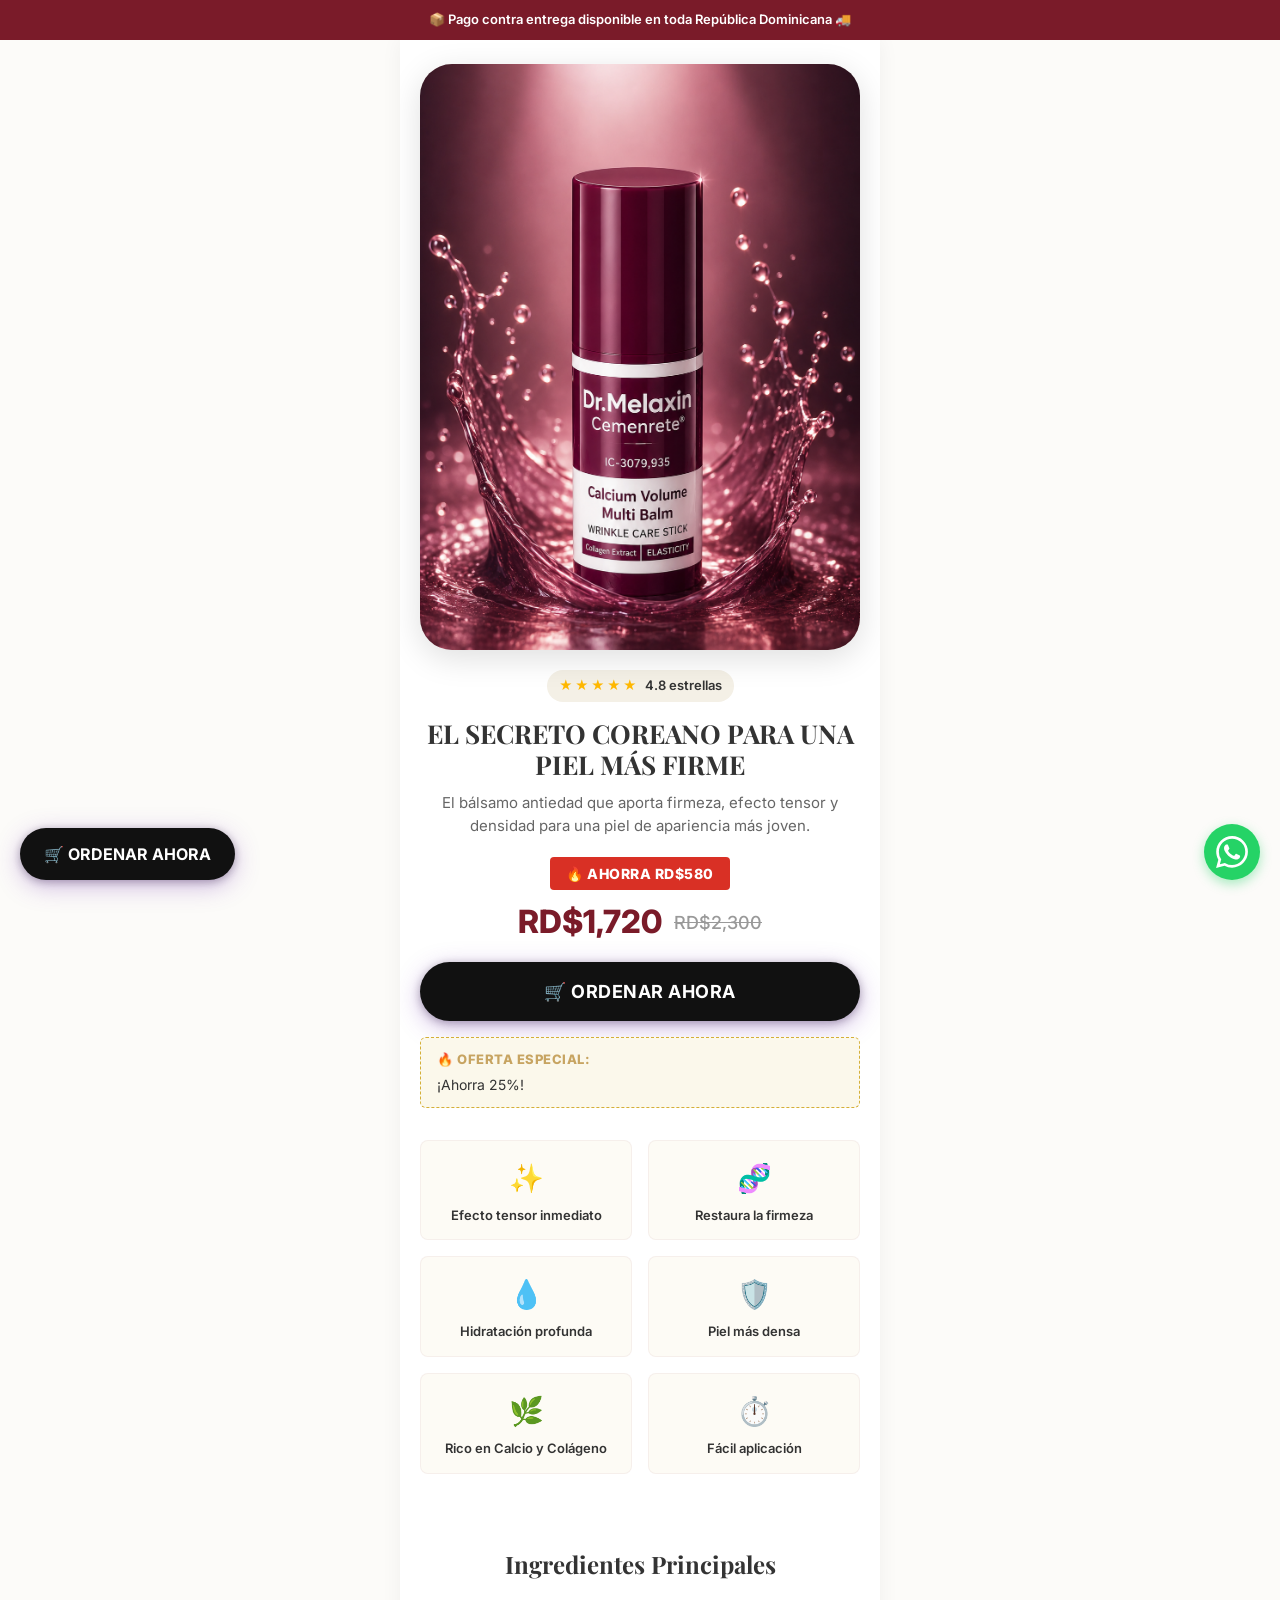
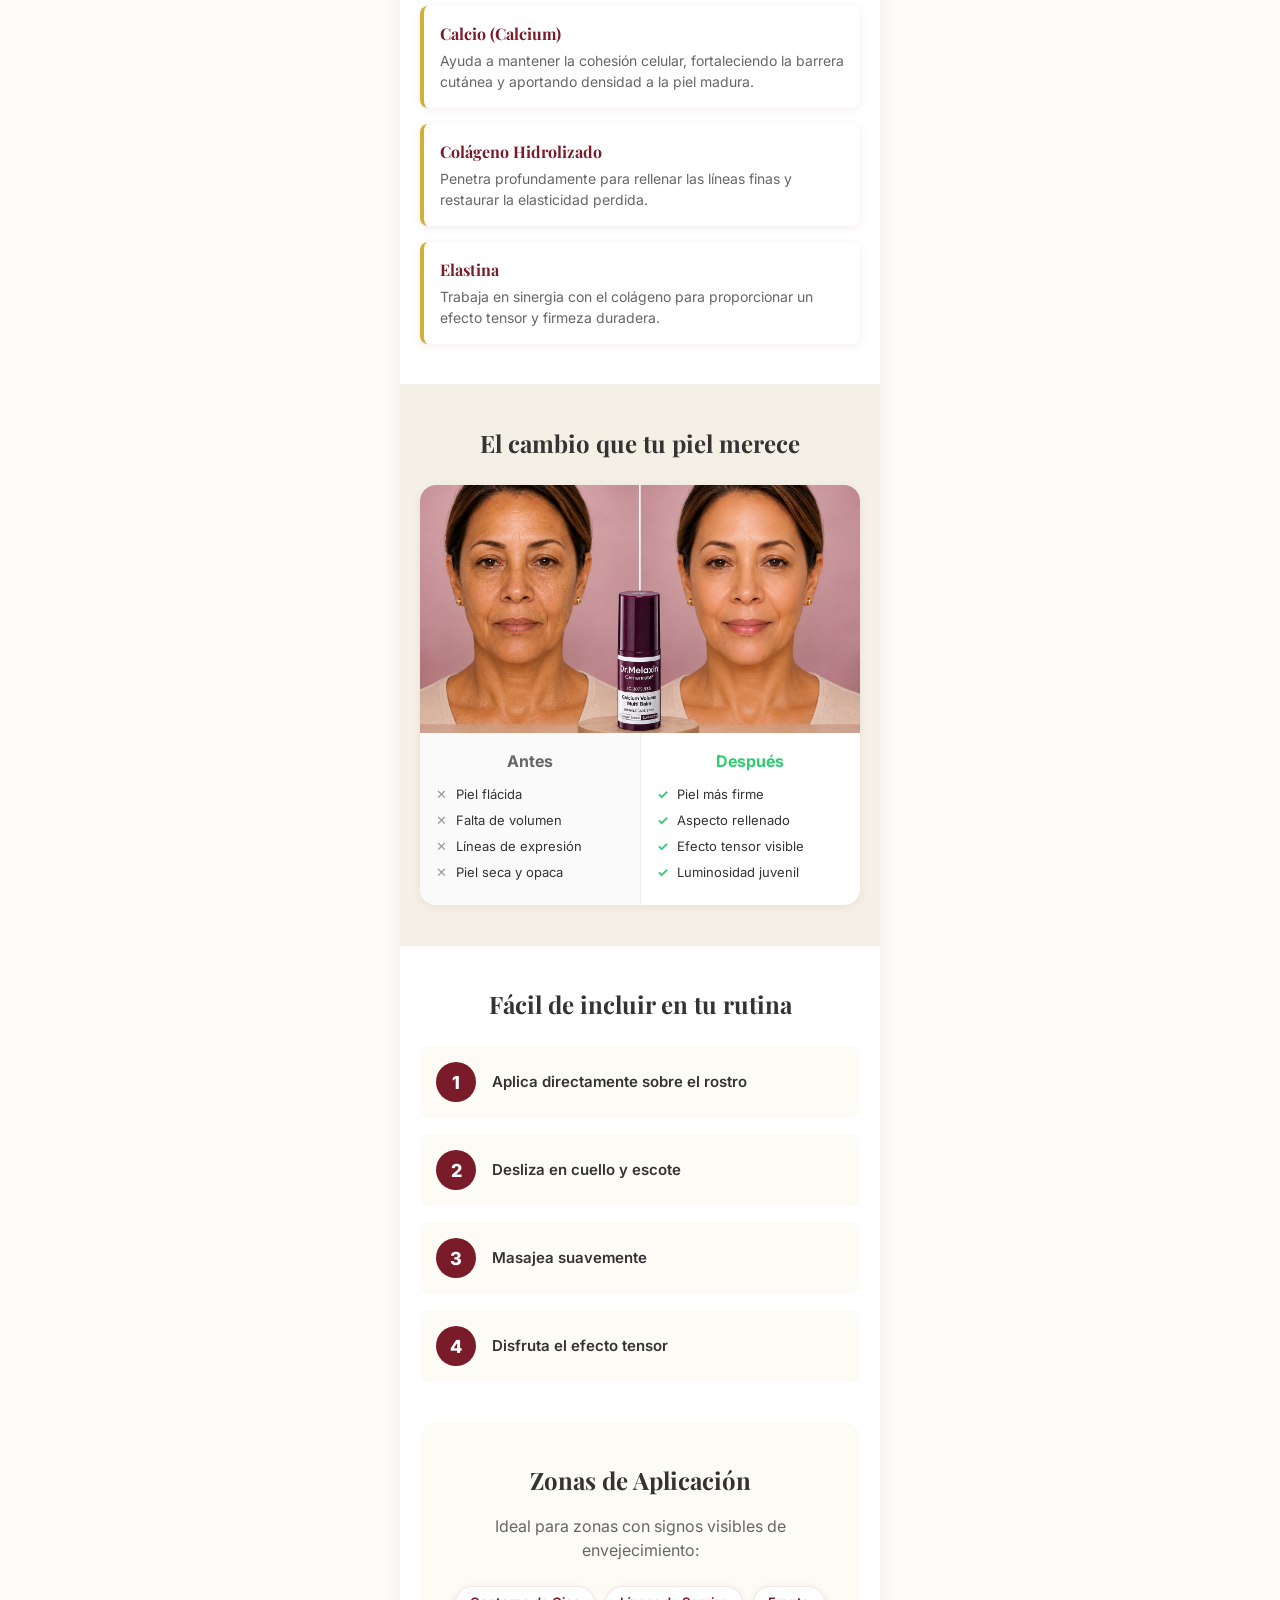
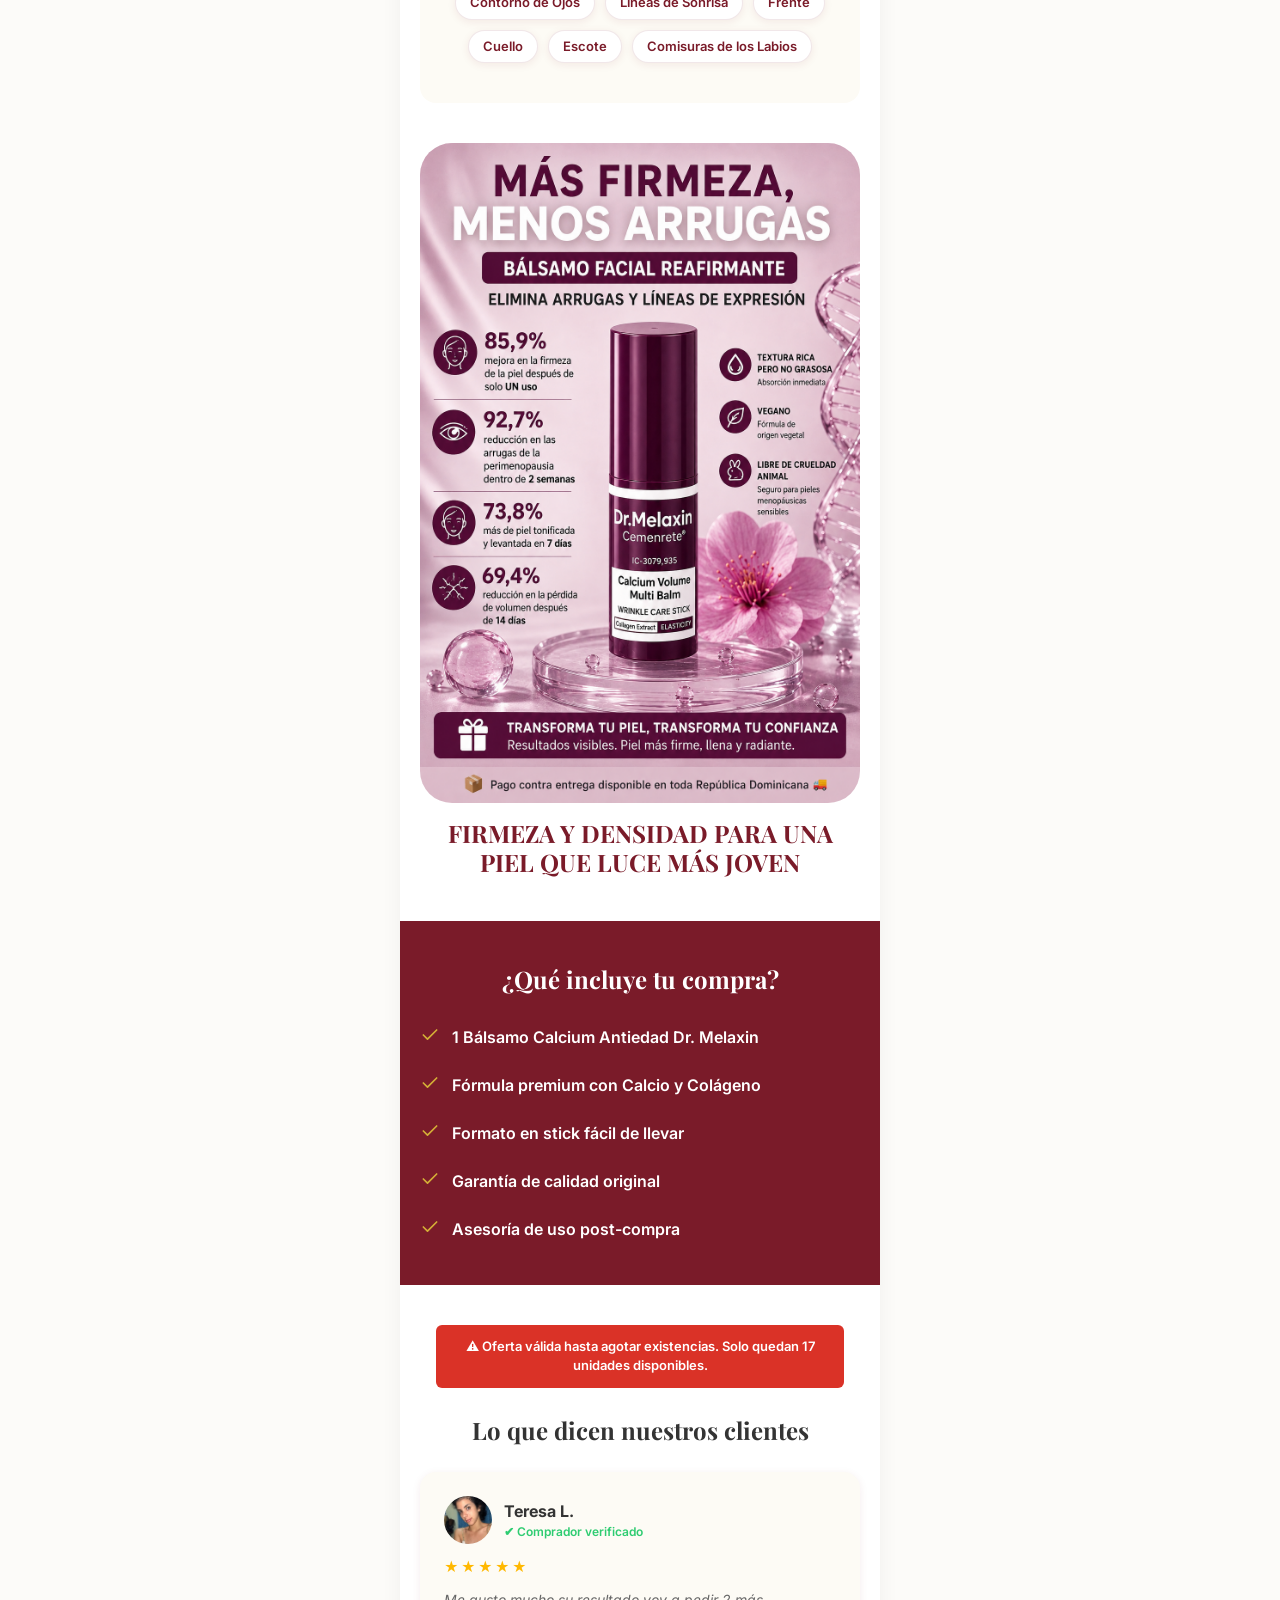
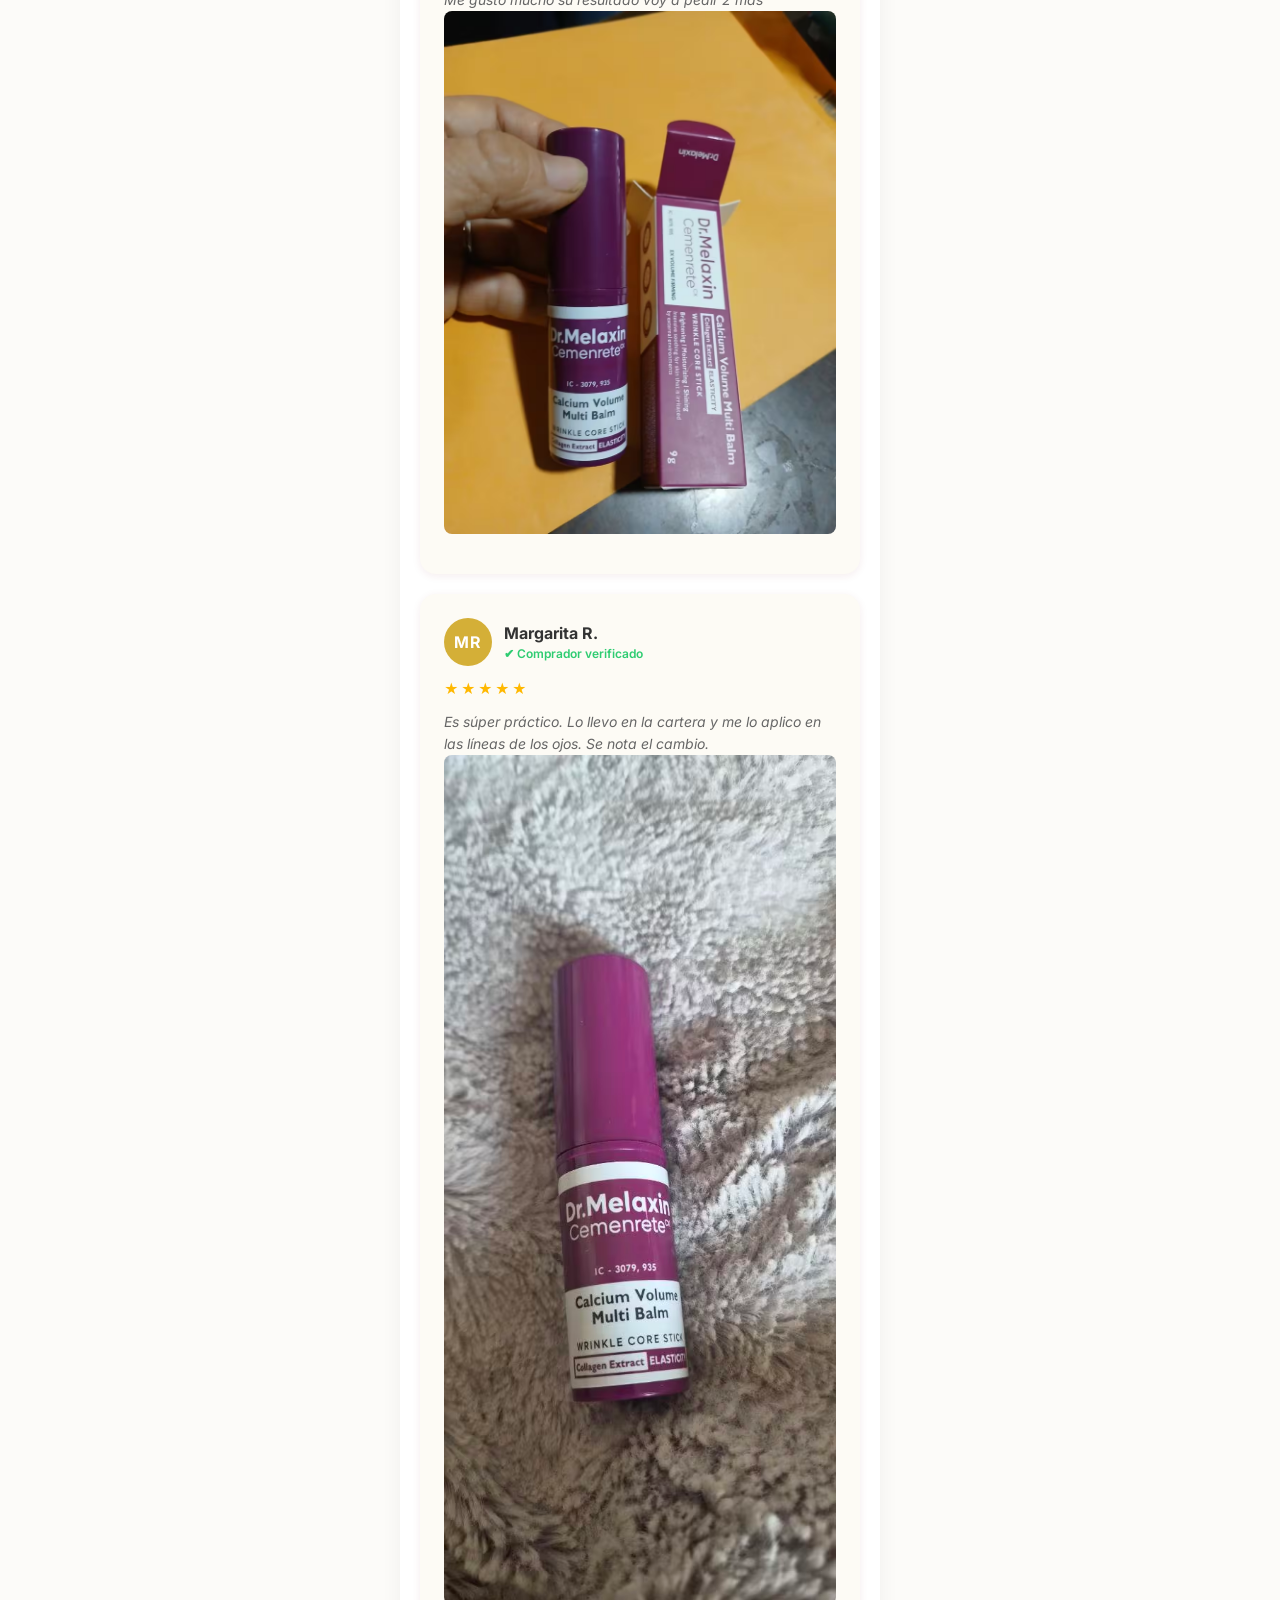
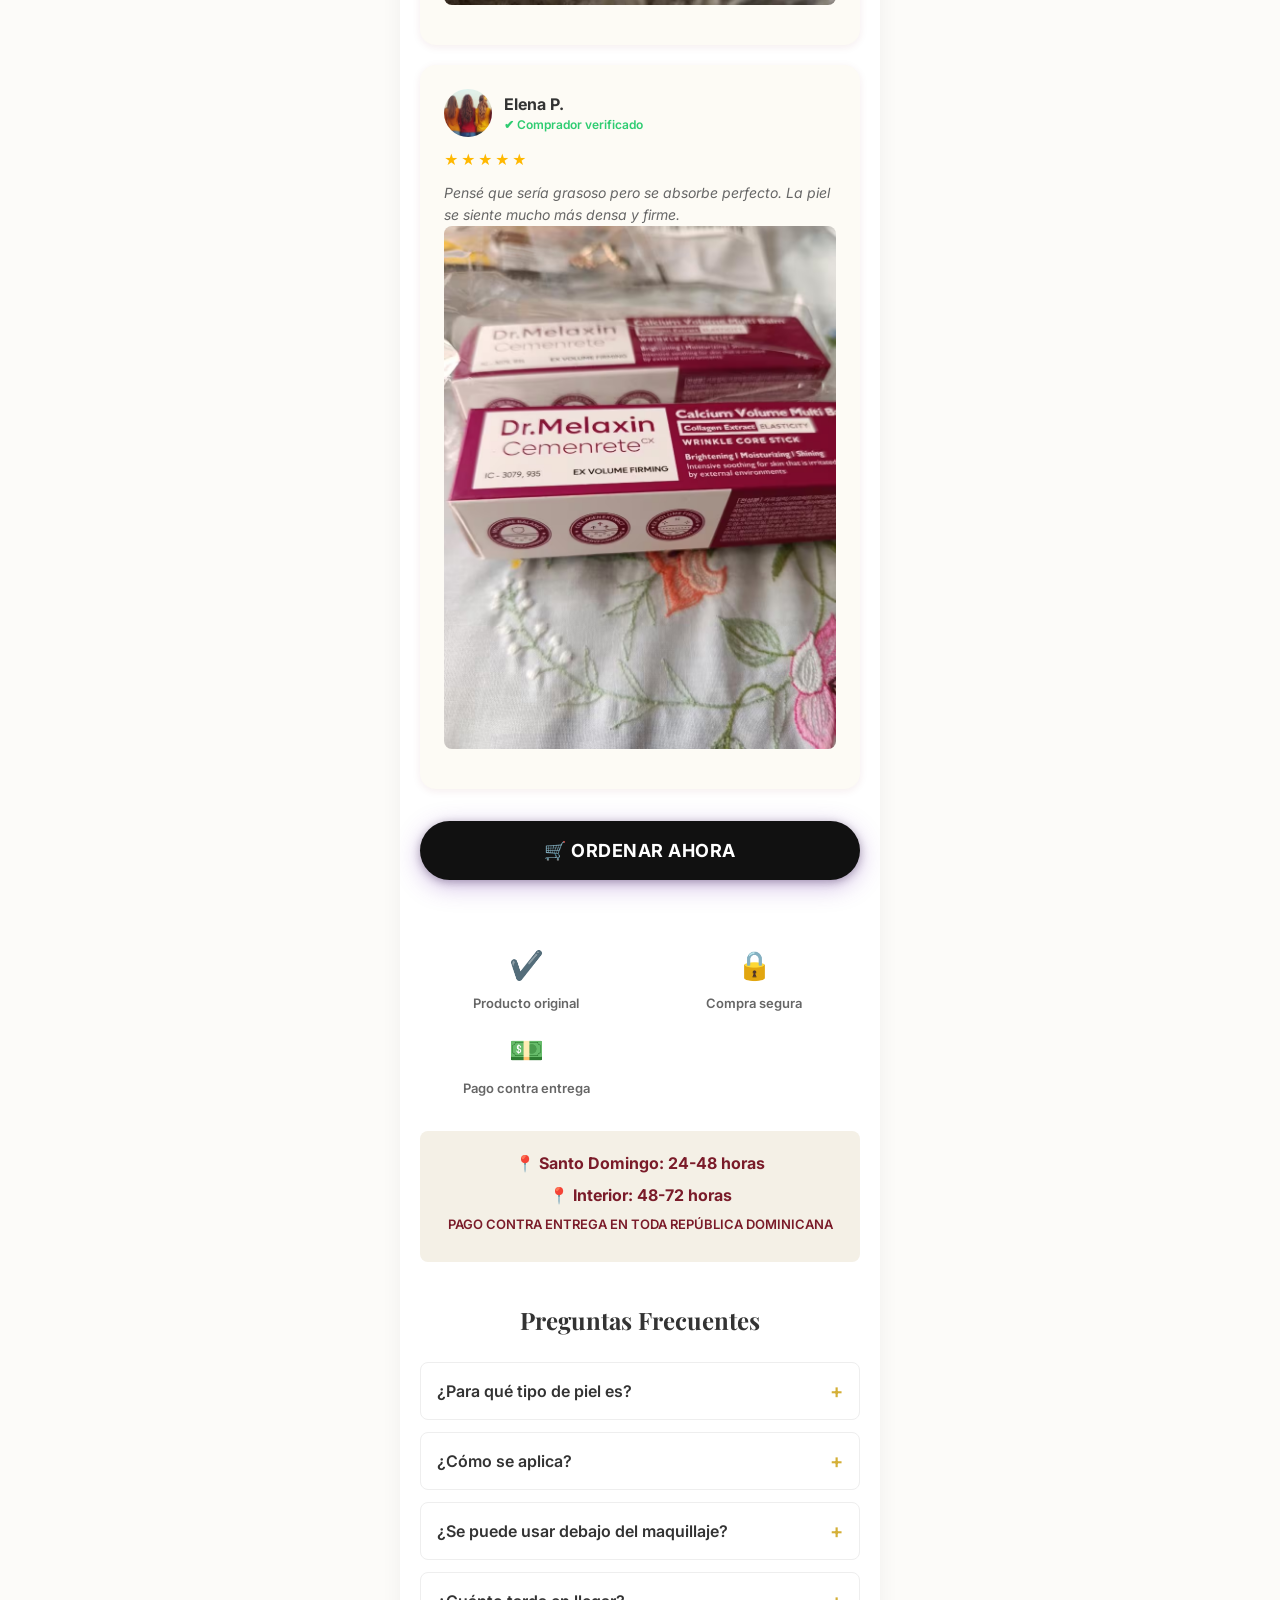
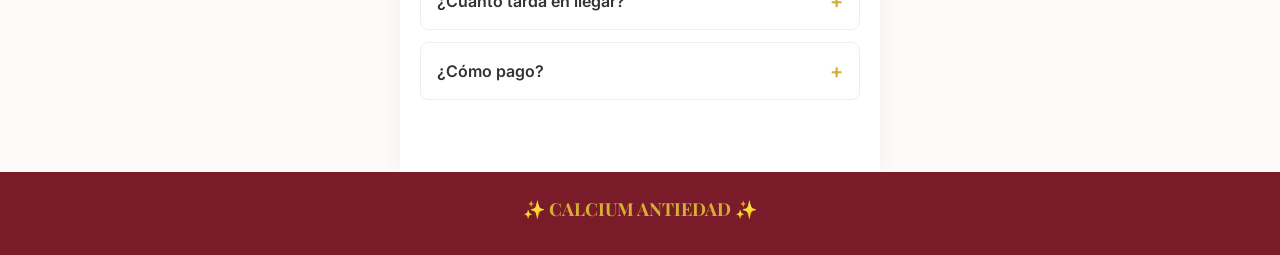
==== index.html @ 23f5e6eb "Add files via upload" ====
<!DOCTYPE html>
<html lang="es-DO">
<head>
    <meta charset="UTF-8">
    <meta name="viewport" content="width=device-width, initial-scale=1.0, maximum-scale=1.0, user-scalable=no">
    <title>Calcium Antiedad | Firmeza y Efecto Tensor</title>
    <meta name="description" content="Bálsamo multi de calcio en formato stick para el cuidado antiedad de la piel. Ayuda a mejorar la firmeza y elasticidad. Pago contra entrega en RD.">

    <!-- Open Graph Tags (Facebook, WhatsApp, Instagram) -->
    <meta property="og:title" content="Calcium Antiedad | Dr. Melaxin">
    <meta property="og:description" content="Bálsamo multi de calcio en formato stick para el cuidado antiedad de la piel.">
    <meta property="og:image" content="https://infiniteglow-rd.com/producto/Producto1.png">
    <meta property="og:type" content="website">

    <!-- Google Fonts -->
    <link rel="preconnect" href="https://fonts.googleapis.com">
    <link rel="preconnect" href="https://fonts.gstatic.com" crossorigin>
    <link href="https://fonts.googleapis.com/css2?family=Inter:wght@400;500;600;700;800&family=Playfair+Display:ital,wght@0,700;1,600&display=swap" rel="stylesheet">

    <!-- Custom CSS -->
    <link rel="stylesheet" href="styles.css">

    <!-- Meta Pixel Code -->
    <script>
    !function(f,b,e,v,n,t,s)
    {if(f.fbq)return;n=f.fbq=function(){n.callMethod?
    n.callMethod.apply(n,arguments):n.queue.push(arguments)};
    if(!f._fbq)f._fbq=n;n.push=n;n.loaded=!0;n.version='2.0';
    n.queue=[];t=b.createElement(e);t.async=!0;
    t.src=v;s=b.getElementsByTagName(e)[0];
    s.parentNode.insertBefore(t,s)}(window, document,'script',
    'https://connect.facebook.net/en_US/fbevents.js');
    fbq('init', '1055985633743851');
    fbq('track', 'PageView');
    </script>
    <noscript><img height="1" width="1" style="display:none"
    src="https://www.facebook.com/tr?id=1055985633743851&ev=PageView&noscript=1"
    /></noscript>
    <!-- End Meta Pixel Code -->
</head>
<body>

    <!-- 1. BARRA SUPERIOR FIJA -->
    <div class="top-bar" id="top-bar">
        📦 Pago contra entrega disponible en toda República Dominicana 🚚
    </div>

    <div class="container">

        <!-- 2. HERO PRINCIPAL -->
        <section class="hero text-center">
            <div class="product-image-container">
                <img id="hero-img" src="producto/Producto1.png" alt="Calcium Antiedad" class="hero-image-fit" onerror="this.style.display='none';">
            </div>

            <div class="reviews-badge">
                <span class="stars">★★★★★</span>
                <span id="hero-stars">4.8 estrellas</span>
            </div>

            <h1 class="hero-title" id="hero-title">ANTIEDAD QUE TRANSFORMA TU PIEL, TU CONFIANZA</h1>
            <p class="hero-subtitle" id="hero-subtitle">El bálsamo multi-uso que aporta firmeza, efecto tensor y densidad para una piel de apariencia más joven.</p>

            <div class="savings-badge" id="hero-badge-ahorro">🔥 MEJOR OFERTA</div>

            <div class="price-block" style="justify-content: center;">
                <span class="current-price" id="hero-current-price">RD$1,720</span>
                <span class="old-price" id="hero-old-price">RD$2,300</span>
            </div>

            <a href="#" class="btn btn-primary mt-2 cta-btn">
                🛒 Ordenar Ahora
            </a>
            
            <div style="background-color: #fbf8eb; border: 1px dashed #d4af37; border-radius: 6px; padding: 12px 16px; margin-top: 16px; text-align: left;">
                <div style="color: #c7a461; font-weight: 800; font-size: 13px; margin-bottom: 4px; letter-spacing: 0.5px;">🔥 OFERTA ESPECIAL:</div>
                <div style="color: #333; font-size: 14px;">¡Ahorra 25%!</div>
            </div>

        </section>

        <!-- 6. BENEFICIOS CON ICONOS -->
        <section class="benefits-grid" id="benefits-grid">
            <!-- Renderizado dinámico -->
        </section>

        <!-- INGREDIENTES DESTACADOS (NUEVO) -->
        <section class="ingredients-section" style="padding: 40px 0;">
            <h2 class="section-title">Ingredientes Principales</h2>
            <div id="ingredients-container" style="display: flex; flex-direction: column; gap: 16px;">
                <!-- Renderizado dinámico -->
            </div>
        </section>

        <!-- 7. PROBLEMA + SOLUCIÓN -->
        <section class="comparison-section">
            <h2 class="section-title">El cambio que tu piel merece</h2>
            <div class="comparison-box">
                <div class="comparison-image" style="background-color: transparent;">
                    <img id="comparison-img" src="producto/producto2.png" alt="Antes y Después" onerror="this.style.display='none';">
                </div>
                <div class="comparison-content">
                    <div class="comparison-col before">
                        <div class="comparison-title">Antes</div>
                        <ul class="comparison-list" id="comparison-before-list">
                            <!-- Renderizado dinámico -->
                        </ul>
                    </div>
                    <div class="comparison-col after">
                        <div class="comparison-title">Después</div>
                        <ul class="comparison-list" id="comparison-after-list">
                            <!-- Renderizado dinámico -->
                        </ul>
                    </div>
                </div>
            </div>
        </section>

        <!-- 8. CÓMO USAR -->
        <section class="steps-section">
            <h2 class="section-title">Fácil de incluir en tu rutina</h2>
            <div class="steps-container" id="steps-container">
                <!-- Renderizado dinámico -->
            </div>
        </section>

        <!-- ZONAS DE APLICACIÓN (NUEVO) -->
        <section class="zones-section" style="padding: 40px 0; background-color: var(--brand-cream); border-radius: var(--border-radius-lg); margin-bottom: 40px;">
            <h2 class="section-title" style="margin-bottom: 16px;">Zonas de Aplicación</h2>
            <p class="text-center text-soft mb-3" style="padding: 0 20px;">Ideal para zonas con signos visibles de envejecimiento:</p>
            <div id="zones-container" style="display: flex; flex-wrap: wrap; justify-content: center; gap: 10px; padding: 0 20px;">
                <!-- Renderizado dinámico -->
            </div>
        </section>

        <!-- 9. RESULTADOS / TRANSFORMACIÓN -->
        <section class="text-center pb-4">
            <div class="product-image-container" style="aspect-ratio: 1024/1535; margin-bottom: 16px; background-color: transparent; box-shadow: none;">
                <img id="transformation-img" src="producto/producto3.png" alt="Transformación" class="hero-image-fit" onerror="this.style.display='none';">
            </div>
            <h3 class="hero-title" style="font-size: 24px; color: var(--brand-burgundy);">FIRMEZA Y DENSIDAD PARA UNA PIEL QUE LUCE MÁS JOVEN</h3>
        </section>



        <!-- 10. QUÉ INCLUYE LA COMPRA -->
        <section class="includes-section">
            <h2 class="section-title">¿Qué incluye tu compra?</h2>
            <div class="includes-list" id="includes-list">
                <!-- Renderizado dinámico -->
            </div>
        </section>

        <!-- 15. URGENCIA -->
        <div style="padding: 0 16px;">
            <div class="urgency-banner-new">
                ⚠️ Oferta válida hasta agotar existencias. Solo quedan 17 unidades disponibles.
            </div>
        </div>

        <!-- 11. TESTIMONIOS -->
        <section class="testimonials-section">
            <h2 class="section-title">Lo que dicen nuestros clientes</h2>
            <div class="testimonials-grid" id="testimonials-grid">
                <!-- Renderizado dinámico -->
            </div>
            
            <div class="text-center mt-4 mb-3">
                <a href="#" class="btn btn-primary cta-btn">
                    🛒 Ordenar Ahora
                </a>
            </div>
        </section>

        <!-- 12. BADGES DE CONFIANZA & 13. TIEMPO DE ENTREGA -->
        <section class="trust-badges">
            <div class="trust-badge-item">
                <span style="font-size: 28px;">✔️</span>
                <span>Producto original</span>
            </div>
            <div class="trust-badge-item">
                <span style="font-size: 28px;">🔒</span>
                <span>Compra segura</span>
            </div>
            <div class="trust-badge-item">
                <span style="font-size: 28px;">💵</span>
                <span>Pago contra entrega</span>
            </div>
        </section>

        <div class="delivery-info">
            <p id="delivery-sd">📍 Santo Domingo: 24-48 horas</p>
            <p id="delivery-int">📍 Interior: 48-72 horas</p>
            <p class="text-soft mt-1" style="font-weight:normal; font-size: 13px; font-weight: 600;">PAGO CONTRA ENTREGA EN TODA REPÚBLICA DOMINICANA</p>
        </div>

        <!-- 16. FAQ -->
        <section class="faq-section">
            <h2 class="section-title">Preguntas Frecuentes</h2>
            <div id="faq-container">
                <!-- Renderizado dinámico -->
            </div>
        </section>

    </div><!-- End Container -->

    <!-- FOOTER -->
    <footer class="footer">
        <p class="footer-brand" id="footer-brand-text">✨ CALCIUM ANTIEDAD ✨</p>
    </footer>

    <!-- BOTÓN DE ORDENAR FLOTANTE -->
    <a href="#" class="order-float-btn cta-btn">
        🛒 Ordenar Ahora
    </a>

    <!-- WHATSAPP FLOTANTE -->
    <a href="#" id="wa-float-btn" class="whatsapp-float">
        <svg viewBox="0 0 24 24">
            <path d="M17.472 14.382c-.297-.149-1.758-.867-2.03-.967-.273-.099-.471-.148-.67.15-.197.297-.767.966-.94 1.164-.173.199-.347.223-.644.075-.297-.15-1.255-.463-2.39-1.475-.883-.788-1.48-1.761-1.653-2.059-.173-.297-.018-.458.13-.606.134-.133.298-.347.446-.52.149-.174.198-.298.298-.497.099-.198.05-.371-.025-.52-.075-.149-.669-1.612-.916-2.207-.242-.579-.487-.5-.669-.51-.173-.008-.371-.01-.57-.01-.198 0-.52.074-.792.372-.272.297-1.04 1.016-1.04 2.479 0 1.462 1.065 2.875 1.213 3.074.149.198 2.096 3.2 5.077 4.487.709.306 1.262.489 1.694.625.712.227 1.36.195 1.871.118.571-.085 1.758-.719 2.006-1.413.248-.694.248-1.289.173-1.413-.074-.124-.272-.198-.57-.347m-5.421 7.403h-.004a9.87 9.87 0 01-5.031-1.378l-.361-.214-3.741.982.998-3.648-.235-.374a9.86 9.86 0 01-1.51-5.26c.001-5.45 4.436-9.884 9.888-9.884 2.64 0 5.122 1.03 6.988 2.898a9.825 9.825 0 012.893 6.994c-.003 5.45-4.437 9.884-9.885 9.884m8.413-18.297A11.815 11.815 0 0012.05 0C5.495 0 .16 5.335.157 11.892c0 2.096.547 4.142 1.588 5.945L.057 24l6.305-1.654a11.882 11.882 0 005.683 1.448h.005c6.554 0 11.89-5.335 11.893-11.893a11.821 11.821 0 00-3.48-8.413z" />
        </svg>
    </a>

    <!-- MODAL DE CHECKOUT -->
    <div class="modal-overlay" id="checkout-modal">
        <div class="modal-content">
            <button class="modal-close" id="modal-close">&times;</button>
            
            <h2 class="section-title" style="margin-bottom: 24px; font-size: 24px;">Elige tu Oferta</h2>
            
            <div class="offers-section" id="offers-container">
                <!-- Se poblará dinámicamente con JS -->
            </div>

            <div class="checkout-box" style="margin-top: 24px; background-color: #fafafa; border: none; box-shadow: none; border-radius: 12px; padding: 24px 20px;">
                <h3 class="section-title" style="font-size: 20px; margin-bottom: 8px;">Completa tus datos</h3>
                <p class="text-soft text-center mb-3" style="font-size: 14px;">Llena este formulario para tomar tu orden y enviarla por WhatsApp.</p>
                
                <form id="order-form">
                    <input type="hidden" id="input-qty" value="2">
                    <input type="hidden" id="input-total" value="2675">

                    <div class="form-group">
                        <label class="form-label" style="font-size: 13px; font-weight: 700; color: #333; margin-bottom: 8px;">Cantidad a Pedir</label>
                        <select id="client-quantity" class="form-control" style="font-weight: 500;">
                            <!-- Dinámico -->
                        </select>
                    </div>

                    <div class="form-group">
                        <label class="form-label" style="font-size: 13px; font-weight: 700; color: #333; margin-bottom: 8px;">Nombre y Apellido</label>
                        <input type="text" id="client-name" class="form-control" placeholder="Ej. María Pérez" required>
                    </div>
                    <div class="form-group">
                        <label class="form-label" style="font-size: 13px; font-weight: 700; color: #333; margin-bottom: 8px;">Teléfono / WhatsApp</label>
                        <input type="tel" id="client-phone" class="form-control" placeholder="Ej. 809-000-0000" required>
                    </div>
                    <div class="form-group">
                        <label class="form-label" style="font-size: 13px; font-weight: 700; color: #333; margin-bottom: 8px;">Dirección Exacta de Entrega</label>
                        <input type="text" id="client-address" class="form-control" placeholder="Ciudad, Sector, Calle, Número de Casa" required>
                    </div>

                    <div class="order-summary" style="background-color: #fbf8eb; border: 1px dashed #d4af37; border-radius: 8px; padding: 16px; margin-top: 24px; color: #333;">
                        <div class="summary-row" style="margin-bottom: 12px;">
                            <span id="summary-product-name" style="font-weight: 500;">Calcium Antiedad</span> (<span id="summary-qty">x2</span>)
                        </div>
                        <div class="summary-row" style="margin-bottom: 12px; display: flex; justify-content: space-between;">
                            <span>Envío</span>
                            <span style="color: #c7a461;">Contra Entrega</span>
                        </div>
                        <div class="summary-row" style="margin-bottom: 12px; display: flex; justify-content: space-between;">
                            <span style="color: #d93025; font-weight: 600;">Ahorras hoy</span>
                            <span id="summary-savings-percentage" style="color: #d93025; font-weight: 600;">26%</span>
                        </div>
                        
                        <div style="height: 1px; background-color: #e6dfc8; margin: 16px 0;"></div>
                        
                        <div class="summary-row" style="display: flex; justify-content: space-between; align-items: center;">
                            <span style="font-size: 18px; font-weight: 800;">Total a Pagar</span>
                            <span id="summary-total" style="font-size: 20px; font-weight: 800;">RD$2,675</span>
                        </div>
                    </div>

                    <button type="submit" class="btn btn-whatsapp mt-3" style="width: 100%; border-radius: 8px; background-color: #25D366; color: white; display: flex; justify-content: center; align-items: center; gap: 8px; font-size: 16px; padding: 16px;">
                        <svg viewBox="0 0 24 24" width="24" height="24" fill="white">
                            <path d="M17.472 14.382c-.297-.149-1.758-.867-2.03-.967-.273-.099-.471-.148-.67.15-.197.297-.767.966-.94 1.164-.173.199-.347.223-.644.075-.297-.15-1.255-.463-2.39-1.475-.883-.788-1.48-1.761-1.653-2.059-.173-.297-.018-.458.13-.606.134-.133.298-.347.446-.52.149-.174.198-.298.298-.497.099-.198.05-.371-.025-.52-.075-.149-.669-1.612-.916-2.207-.242-.579-.487-.5-.669-.51-.173-.008-.371-.01-.57-.01-.198 0-.52.074-.792.372-.272.297-1.04 1.016-1.04 2.479 0 1.462 1.065 2.875 1.213 3.074.149.198 2.096 3.2 5.077 4.487.709.306 1.262.489 1.694.625.712.227 1.36.195 1.871.118.571-.085 1.758-.719 2.006-1.413.248-.694.248-1.289.173-1.413-.074-.124-.272-.198-.57-.347m-5.421 7.403h-.004a9.87 9.87 0 01-5.031-1.378l-.361-.214-3.741.982.998-3.648-.235-.374a9.86 9.86 0 01-1.51-5.26c.001-5.45 4.436-9.884 9.888-9.884 2.64 0 5.122 1.03 6.988 2.898a9.825 9.825 0 012.893 6.994c-.003 5.45-4.437 9.884-9.885 9.884m8.413-18.297A11.815 11.815 0 0012.05 0C5.495 0 .16 5.335.157 11.892c0 2.096.547 4.142 1.588 5.945L.057 24l6.305-1.654a11.882 11.882 0 005.683 1.448h.005c6.554 0 11.89-5.335 11.893-11.893a11.821 11.821 0 00-3.48-8.413z" />
                        </svg>
                        PEDIR POR WHATSAPP
                    </button>
                    
                    <div class="security-badges" style="display: flex; justify-content: center; gap: 16px; margin-top: 16px;">
                        <span style="font-size: 12px; color: var(--text-soft); font-weight: 600; display: flex; align-items: center; gap: 4px;">
                            <svg viewBox="0 0 24 24" width="14" height="14" fill="#777"><path d="M12 1L3 5v6c0 5.55 3.84 10.74 9 12 5.16-1.26 9-6.45 9-12V5l-9-4zm-2 16l-4-4 1.41-1.41L10 14.17l6.59-6.59L18 9l-8 8z"/></svg>
                            100% Seguro
                        </span>
                        <span style="font-size: 12px; color: var(--text-soft); font-weight: 600; display: flex; align-items: center; gap: 4px;">
                            <svg viewBox="0 0 24 24" width="14" height="14" fill="#777"><path d="M12 2C6.48 2 2 6.48 2 12s4.48 10 10 10 10-4.48 10-10S17.52 2 12 2zm-2 15l-5-5 1.41-1.41L10 14.17l7.59-7.59L19 8l-9 9z"/></svg>
                            Pago contra entrega
                        </span>
                    </div>
                </form>
            </div>
        </div>
    </div>

    <!-- Scripts -->
    <script src="config.js"></script>
    <script src="script.js"></script>
</body>
</html>
---- styles.css ----
/* ==========================================================================
   Variables y Configuración Global
   ========================================================================== */
:root {
    /* Paleta de Colores (Borgoña, Vino Oscuro, Dorado, Crema) */
    --bg-color: #fcfbf9; /* Blanco cálido */
    --bg-secondary: #f4f0e6; /* Beige / Crema */
    --text-main: #333333;
    --text-soft: #666666;
    
    --brand-nude: #f4e8e1;
    --brand-nude-light: #faf5f0;
    --brand-cream: #FDFBF5;
    
    --accent-gold: #D4AF37; /* Dorado cálido */
    --brand-burgundy: #7a1b29; /* Borgoña */
    --brand-burgundy-dark: #5a111c; /* Vino oscuro */
    
    --cta-bg: #d4af37;
    --cta-hover: #b5952f;
    --cta-text: #ffffff;
    
    --whatsapp-green: #25D366;
    --whatsapp-hover: #128C7E;
    
    --alert-red: #7a1b29; /* Using burgundy for alerts/urgency */
    --success-green: #2ecc71;
    --danger-red: #da3227;

    --border-radius: 8px;
    --border-radius-lg: 16px;
    
    --shadow-sm: 0 2px 8px rgba(122, 27, 41, 0.08);
    --shadow-md: 0 4px 16px rgba(122, 27, 41, 0.12);
    --shadow-float: 0 8px 24px rgba(122, 27, 41, 0.2);

    --max-width: 480px; /* Mobile First Constraints */
}

* {
    margin: 0;
    padding: 0;
    box-sizing: border-box;
    -webkit-tap-highlight-color: transparent;
}

body {
    font-family: 'Inter', -apple-system, BlinkMacSystemFont, "Segoe UI", Roboto, sans-serif;
    background-color: var(--bg-color);
    color: var(--text-main);
    line-height: 1.5;
    -webkit-font-smoothing: antialiased;
}

h1, h2, h3, h4 {
    font-family: 'Playfair Display', serif;
}

/* Contenedor Principal (Mobile First) */
.container {
    width: 100%;
    max-width: var(--max-width);
    margin: 0 auto;
    background-color: #ffffff;
    min-height: 100vh;
    box-shadow: 0 0 20px rgba(0,0,0,0.05);
    padding: 0 20px;
    overflow-x: hidden;
}

/* ==========================================================================
   Utilidades
   ========================================================================== */
.text-center { text-align: center; }
.mt-1 { margin-top: 8px; }
.mt-2 { margin-top: 16px; }
.mt-3 { margin-top: 24px; }
.mt-4 { margin-top: 32px; }
.mb-1 { margin-bottom: 8px; }
.mb-2 { margin-bottom: 16px; }
.mb-3 { margin-bottom: 24px; }
.mb-4 { margin-bottom: 32px; }
.pb-4 { padding-bottom: 32px; }
.text-gold { color: var(--accent-gold); }
.text-soft { color: var(--text-soft); }
.hidden { display: none !important; }

/* ==========================================================================
   Botones Principales
   ========================================================================== */
.btn {
    display: flex;
    align-items: center;
    justify-content: center;
    width: 100%;
    padding: 16px 24px;
    border-radius: 50px;
    font-size: 18px;
    font-weight: 700;
    text-transform: uppercase;
    letter-spacing: 0.5px;
    text-decoration: none;
    border: none;
    cursor: pointer;
    transition: all 0.3s ease;
    animation: pulse 2s infinite;
}

.btn-primary {
    background: #111111;
    color: #ffffff;
    box-shadow: 0 6px 24px rgba(120, 60, 180, 0.35), 0 2px 8px rgba(0,0,0,0.3);
}

.btn-whatsapp {
    background-color: var(--whatsapp-green);
    color: white;
    box-shadow: 0 6px 16px rgba(37, 211, 102, 0.3);
    animation: none;
}

@keyframes pulse {
    0% { transform: scale(1); box-shadow: 0 6px 24px rgba(120, 60, 180, 0.35), 0 2px 8px rgba(0,0,0,0.3); }
    50% { transform: scale(1.02); box-shadow: 0 8px 32px rgba(120, 60, 180, 0.55), 0 4px 12px rgba(0,0,0,0.35); }
    100% { transform: scale(1); box-shadow: 0 6px 24px rgba(120, 60, 180, 0.35), 0 2px 8px rgba(0,0,0,0.3); }
}

/* ==========================================================================
   Barra Superior (Top Bar)
   ========================================================================== */
.top-bar {
    background-color: var(--brand-burgundy);
    color: white;
    text-align: center;
    padding: 10px 15px;
    font-size: 13px;
    font-weight: 600;
    position: sticky;
    top: 0;
    z-index: 100;
}

.urgency-banner {
    background-color: var(--brand-burgundy);
    color: white;
    text-align: center;
    padding: 12px;
    font-weight: 700;
    font-size: 14px;
    letter-spacing: 1px;
}

.urgency-banner-new {
    background-color: var(--danger-red);
    color: white;
    text-align: center;
    padding: 12px 16px;
    font-weight: 600;
    font-size: 13px;
    border-radius: 6px;
    margin: 24px 0;
}

/* ==========================================================================
   Sección Hero
   ========================================================================== */
.hero {
    padding: 24px 0 32px 0;
}

.product-image-container {
    width: 100%;
    aspect-ratio: 3/4;
    border-radius: 32px;
    overflow: hidden;
    margin-bottom: 20px;
    box-shadow: 0 8px 32px rgba(0,0,0,0.13);
    display: flex;
    align-items: center;
    justify-content: center;
    position: relative;
    background-color: var(--brand-cream);
}

.hero-image-fit {
    width: 100%;
    height: 100%;
    object-fit: cover;
    object-position: center;
    position: absolute;
    top: 0;
    left: 0;
}

.reviews-badge {
    display: inline-flex;
    align-items: center;
    gap: 6px;
    background-color: var(--bg-secondary);
    padding: 6px 12px;
    border-radius: 20px;
    font-size: 13px;
    font-weight: 600;
    margin-bottom: 16px;
}

.stars {
    color: #FFB800;
    letter-spacing: 2px;
}

.hero-title {
    font-size: 26px;
    line-height: 1.2;
    margin-bottom: 12px;
    color: var(--text-main);
}

.hero-subtitle {
    font-size: 15px;
    color: var(--text-soft);
    margin-bottom: 20px;
    padding: 0 10px;
}

/* Precios */
.price-block {
    display: flex;
    align-items: center;
    gap: 12px;
    margin-bottom: 24px;
}

.current-price {
    font-size: 32px;
    font-weight: 800;
    color: var(--alert-red);
    line-height: 1;
}

.old-price {
    font-size: 18px;
    color: #999;
    text-decoration: line-through;
    font-weight: 500;
}

.savings-badge {
    display: inline-block;
    background-color: #d93025; /* Red color matching reference */
    color: white;
    padding: 6px 16px;
    border-radius: 4px; /* Slightly sharper corners */
    font-size: 14px;
    font-weight: 800;
    margin-bottom: 16px;
    text-transform: uppercase;
    letter-spacing: 0.5px;
}

/* ==========================================================================
   Secciones Generales
   ========================================================================== */
.section-title {
    font-size: 24px;
    text-align: center;
    margin-bottom: 24px;
    color: var(--text-main);
}

/* Beneficios Grid */
.benefits-grid {
    display: grid;
    grid-template-columns: repeat(2, 1fr);
    gap: 16px;
    margin-bottom: 32px;
}

.benefit-item {
    background-color: var(--brand-cream);
    padding: 16px;
    border-radius: var(--border-radius);
    text-align: center;
    display: flex;
    flex-direction: column;
    align-items: center;
    gap: 8px;
    border: 1px solid rgba(122, 27, 41, 0.05);
}

.benefit-icon {
    font-size: 28px;
}

.benefit-text {
    font-size: 13px;
    font-weight: 600;
    line-height: 1.3;
}

/* Comparación Antes/Después */
.comparison-section {
    padding: 40px 0;
    border-top: 1px solid #eee;
    border-bottom: 1px solid #eee;
    margin: 0 -20px 40px -20px;
    padding-left: 20px;
    padding-right: 20px;
    background-color: var(--bg-secondary);
}

.comparison-box {
    background: white;
    border-radius: var(--border-radius-lg);
    overflow: hidden;
    box-shadow: var(--shadow-sm);
}

.comparison-image {
    width: 100%;
    aspect-ratio: 16/9;
    background-color: #ddd;
    position: relative;
    display: flex;
    align-items: center;
    justify-content: center;
}
.comparison-image img {
    width: 100%;
    height: 100%;
    object-fit: cover;
}

.comparison-content {
    display: flex;
}

.comparison-col {
    flex: 1;
    padding: 16px;
}

.comparison-col.before {
    background-color: #fafafa;
    border-right: 1px solid #eee;
}

.comparison-title {
    font-weight: 700;
    font-size: 16px;
    margin-bottom: 12px;
    text-align: center;
}

.before .comparison-title { color: var(--text-soft); }
.after .comparison-title { color: var(--success-green); }

.comparison-list {
    list-style: none;
}

.comparison-list li {
    font-size: 13px;
    margin-bottom: 8px;
    padding-left: 20px;
    position: relative;
    line-height: 1.4;
}

.before .comparison-list li::before {
    content: "✕";
    position: absolute;
    left: 0;
    color: #999;
}

.after .comparison-list li::before {
    content: "✓";
    position: absolute;
    left: 0;
    color: var(--success-green);
    font-weight: bold;
}

/* Pasos */
.steps-section {
    padding: 0 0 40px 0;
}

.steps-container {
    display: flex;
    flex-direction: column;
    gap: 16px;
}

.step-card {
    display: flex;
    align-items: center;
    gap: 16px;
    background-color: var(--brand-cream);
    padding: 16px;
    border-radius: var(--border-radius);
}

.step-number {
    width: 40px;
    height: 40px;
    background-color: var(--accent-gold);
    color: white;
    border-radius: 50%;
    display: flex;
    align-items: center;
    justify-content: center;
    font-weight: 800;
    font-size: 18px;
    flex-shrink: 0;
}

.step-text {
    font-weight: 600;
    font-size: 15px;
}

/* Qué incluye */
.includes-section {
    background-color: var(--brand-burgundy);
    color: white;
    padding: 40px 20px;
    margin: 0 -20px 40px -20px;
}

.includes-section .section-title {
    color: white;
    margin-bottom: 24px;
}

.includes-list {
    display: flex;
    flex-direction: column;
    gap: 16px;
    background: transparent;
    padding: 0;
    box-shadow: none;
}

.includes-item {
    display: flex;
    align-items: flex-start;
    gap: 12px;
    font-size: 16px;
    font-weight: 600;
    color: white;
    padding: 4px 0;
    border-bottom: none;
}

.includes-item svg {
    width: 24px;
    height: 24px;
    flex-shrink: 0;
}

/* Testimonios */
.testimonials-section {
    padding-bottom: 40px;
}

.testimonials-grid {
    display: flex;
    flex-direction: column;
    gap: 20px;
}

.testimonial-card {
    background-color: var(--brand-cream);
    padding: 24px;
    border-radius: var(--border-radius-lg);
    box-shadow: var(--shadow-sm);
}

.testimonial-author {
    display: flex;
    align-items: center;
    gap: 12px;
    margin-bottom: 12px;
}

.testimonial-avatar {
    width: 48px;
    height: 48px;
    border-radius: 50%;
    background-color: #ddd;
    overflow: hidden;
}

.testimonial-avatar img {
    width: 100%;
    height: 100%;
    object-fit: cover;
}

.testimonial-name {
    font-weight: 700;
    font-size: 16px;
}

.verified-buyer {
    font-size: 12px;
    color: var(--success-green);
    font-weight: 600;
    display: flex;
    align-items: center;
    gap: 4px;
}

.testimonial-stars {
    color: #FFB800;
    letter-spacing: 2px;
    margin-bottom: 12px;
    font-size: 14px;
}

.testimonial-text {
    font-size: 14px;
    color: var(--text-soft);
    font-style: italic;
    line-height: 1.6;
}
.testimonial-image-container img {
    width: 100%;
    height: auto;
    display: block;
}

/* Urgencia */
.urgency-banner {
    background-color: #FFF3CD;
    color: #856404;
    padding: 12px;
    text-align: center;
    font-size: 14px;
    font-weight: 700;
    border-radius: var(--border-radius);
    margin-bottom: 24px;
    border: 1px solid #FFEEBA;
}

/* Trust Badges */
.trust-badges {
    display: grid;
    grid-template-columns: repeat(2, 1fr);
    gap: 16px;
    margin-bottom: 32px;
}

.trust-badge-item {
    display: flex;
    flex-direction: column;
    align-items: center;
    text-align: center;
    gap: 8px;
    font-size: 13px;
    font-weight: 600;
    color: var(--text-soft);
}

.delivery-info {
    background-color: var(--bg-secondary);
    padding: 20px;
    border-radius: var(--border-radius);
    margin-bottom: 40px;
    text-align: center;
}

.delivery-info p {
    font-weight: 700;
    margin-bottom: 8px;
    color: var(--brand-burgundy);
}

/* FAQ */
.faq-section {
    padding-bottom: 60px;
}

details {
    background-color: white;
    border: 1px solid #eee;
    border-radius: var(--border-radius);
    margin-bottom: 12px;
    overflow: hidden;
}

summary {
    padding: 16px;
    font-weight: 600;
    cursor: pointer;
    list-style: none;
    position: relative;
    padding-right: 40px;
}

summary::-webkit-details-marker {
    display: none;
}

summary::after {
    content: "+";
    position: absolute;
    right: 16px;
    top: 50%;
    transform: translateY(-50%);
    font-size: 20px;
    color: var(--accent-gold);
}

details[open] summary::after {
    content: "-";
}

details p {
    padding: 0 16px 16px 16px;
    font-size: 14px;
    color: var(--text-soft);
    line-height: 1.6;
}

/* ==========================================================================
   Modal Checkout & Tarjetas de Oferta
   ========================================================================== */
.modal-overlay {
    position: fixed;
    top: 0;
    left: 0;
    width: 100%;
    height: 100%;
    background-color: rgba(0, 0, 0, 0.6);
    z-index: 1000;
    display: none;
    align-items: flex-end;
    justify-content: center;
}

.modal-overlay.active {
    display: flex;
}

.modal-content {
    background-color: white;
    width: 100%;
    max-width: var(--max-width);
    border-radius: 20px 20px 0 0;
    padding: 24px 20px;
    position: relative;
    max-height: 90vh;
    overflow-y: auto;
    animation: slideUp 0.3s ease-out;
}

@keyframes slideUp {
    from { transform: translateY(100%); }
    to { transform: translateY(0); }
}

.modal-close {
    position: absolute;
    top: 16px;
    right: 16px;
    background: #f0f0f0;
    border: none;
    font-size: 24px;
    width: 32px;
    height: 32px;
    border-radius: 50%;
    display: flex;
    align-items: center;
    justify-content: center;
    cursor: pointer;
    color: #333;
}

.form-section {
    padding: 24px 20px;
}

.offers-section {
    display: flex;
    flex-direction: column;
    gap: 16px;
    margin-bottom: 24px;
}

.offer-card {
    border: 1px solid #eaeaea;
    border-radius: 8px;
    padding: 16px;
    position: relative;
    cursor: pointer;
    transition: all 0.2s ease;
    background-color: white;
}

.offer-card.active {
    border: 2px solid var(--accent-gold);
    background-color: var(--brand-cream);
}

.offer-badge {
    position: absolute;
    top: -12px;
    right: 16px;
    background-color: #E74C3C;
    color: white;
    padding: 4px 12px;
    border-radius: 20px;
    font-size: 11px;
    font-weight: 800;
    white-space: nowrap;
    letter-spacing: 0.5px;
    z-index: 2;
}

.offer-radio {
    display: none;
}

.offer-header {
    display: flex;
    justify-content: space-between;
    align-items: flex-start;
}

.offer-title {
    display: flex;
    align-items: center;
    gap: 12px;
    font-weight: 700;
    font-size: 16px;
}

.radio-custom {
    width: 20px;
    height: 20px;
    border: 2px solid #ccc;
    border-radius: 50%;
    display: inline-block;
    position: relative;
    flex-shrink: 0;
}

.offer-card.active .radio-custom {
    border-color: var(--accent-gold);
}

.offer-card.active .radio-custom::after {
    content: "";
    width: 10px;
    height: 10px;
    background-color: var(--accent-gold);
    border-radius: 50%;
    position: absolute;
    top: 50%;
    left: 50%;
    transform: translate(-50%, -50%);
}

.offer-price-block {
    text-align: right;
}

.offer-current-price {
    font-weight: 800;
    font-size: 18px;
    color: var(--text-main);
}

.offer-old-price {
    font-size: 13px;
    color: #999;
    text-decoration: line-through;
}

.offer-benefits {
    margin-top: 12px;
    padding-top: 12px;
    border-top: 1px dashed #eaeaea;
    list-style: none;
}

.offer-benefits li {
    font-size: 13px;
    color: var(--text-soft);
    margin-bottom: 6px;
    display: flex;
    align-items: center;
    gap: 8px;
}

.offer-benefits li::before {
    content: "✓";
    color: var(--success-green);
    font-weight: bold;
}

/* ==========================================================================
   Formulario Checkout
   ========================================================================== */
.checkout-box {
    background-color: white;
    border-radius: var(--border-radius-lg);
    box-shadow: var(--shadow-sm);
    padding: 24px 20px;
    border: 1px solid rgba(0,0,0,0.05);
}

.form-group {
    margin-bottom: 16px;
}

.form-label {
    display: block;
    margin-bottom: 6px;
    font-weight: 600;
    font-size: 14px;
    color: var(--text-main);
}

.form-control {
    width: 100%;
    padding: 14px 16px;
    border: 1px solid #ddd;
    border-radius: var(--border-radius);
    font-size: 16px;
    font-family: inherit;
    background-color: #fafafa;
    transition: border-color 0.2s;
}

.form-control:focus {
    outline: none;
    border-color: var(--brand-burgundy);
    background-color: white;
}

select.form-control {
    appearance: none;
    background-image: url("data:image/svg+xml,%3Csvg xmlns='http://www.w3.org/2000/svg' width='24' height='24' viewBox='0 0 24 24' fill='none' stroke='%23333' stroke-width='2' stroke-linecap='round' stroke-linejoin='round'%3E%3Cpolyline points='6 9 12 15 18 9'%3E%3C/polyline%3E%3C/svg%3E");
    background-repeat: no-repeat;
    background-position: right 12px center;
    background-size: 16px;
    padding-right: 40px;
}

.order-summary {
    background-color: var(--brand-cream);
    padding: 16px;
    border-radius: var(--border-radius);
    margin: 24px 0;
    border: 1px solid rgba(122, 27, 41, 0.1);
}

.summary-row {
    display: flex;
    justify-content: space-between;
    margin-bottom: 8px;
    font-size: 14px;
    color: var(--text-soft);
}

.summary-total {
    display: flex;
    justify-content: space-between;
    margin-top: 12px;
    padding-top: 12px;
    border-top: 1px solid rgba(122, 27, 41, 0.1);
    font-weight: 800;
    font-size: 18px;
    color: var(--text-main);
}

.security-badges {
    display: flex;
    justify-content: center;
    gap: 16px;
}

.security-badge {
    display: flex;
    align-items: center;
    gap: 4px;
    font-size: 12px;
    color: var(--text-soft);
    font-weight: 500;
}

.security-badge svg {
    width: 16px;
    height: 16px;
    fill: var(--text-soft);
}

/* ==========================================================================
   Footer y Elementos Flotantes
   ========================================================================== */
.footer {
    text-align: center;
    padding: 24px 20px 24px 20px; /* Reducido drásticamente para que no sea ancha */
    background-color: var(--brand-burgundy);
    color: white;
    margin: 0 -20px;
}

.footer-brand {
    font-family: 'Playfair Display', serif;
    font-weight: 700;
    font-size: 18px;
    color: var(--accent-gold);
    margin-bottom: 8px;
}

/* Botón de Ordenar Flotante */
.order-float-btn {
    position: fixed;
    bottom: 20px;
    left: 20px;
    width: auto;
    background: #111111;
    color: white;
    text-align: center;
    padding: 14px 24px;
    border-radius: 50px;
    font-weight: 700;
    font-size: 16px;
    text-transform: uppercase;
    text-decoration: none;
    box-shadow: 0 6px 24px rgba(120, 60, 180, 0.35), 0 2px 8px rgba(0,0,0,0.3);
    z-index: 90;
}

/* Botón de WhatsApp Flotante */
.whatsapp-float {
    position: fixed;
    bottom: 20px;
    right: 20px;
    width: 56px;
    height: 56px;
    background-color: var(--whatsapp-green);
    border-radius: 50%;
    display: flex;
    align-items: center;
    justify-content: center;
    box-shadow: 0 4px 12px rgba(37, 211, 102, 0.4);
    z-index: 90;
    text-decoration: none;
    transition: transform 0.3s;
}

.whatsapp-float:hover {
    transform: scale(1.1);
}

.whatsapp-float svg {
    width: 32px;
    height: 32px;
    fill: white;
}

.whatsapp-tooltip {
    position: absolute;
    right: 66px;
    background-color: white;
    color: var(--text-main);
    padding: 6px 12px;
    border-radius: 20px;
    font-size: 12px;
    font-weight: 700;
    white-space: nowrap;
    box-shadow: 0 2px 8px rgba(0,0,0,0.1);
    opacity: 0;
    transform: translateX(10px);
    animation: slideIn 0.3s forwards 1s;
}

.whatsapp-tooltip::after {
    content: "";
    position: absolute;
    right: -5px;
    top: 50%;
    transform: translateY(-50%);
    border-width: 6px 0 6px 6px;
    border-style: solid;
    border-color: transparent transparent transparent white;
}

@keyframes slideIn {
    to {
        opacity: 1;
        transform: translateX(0);
    }
}
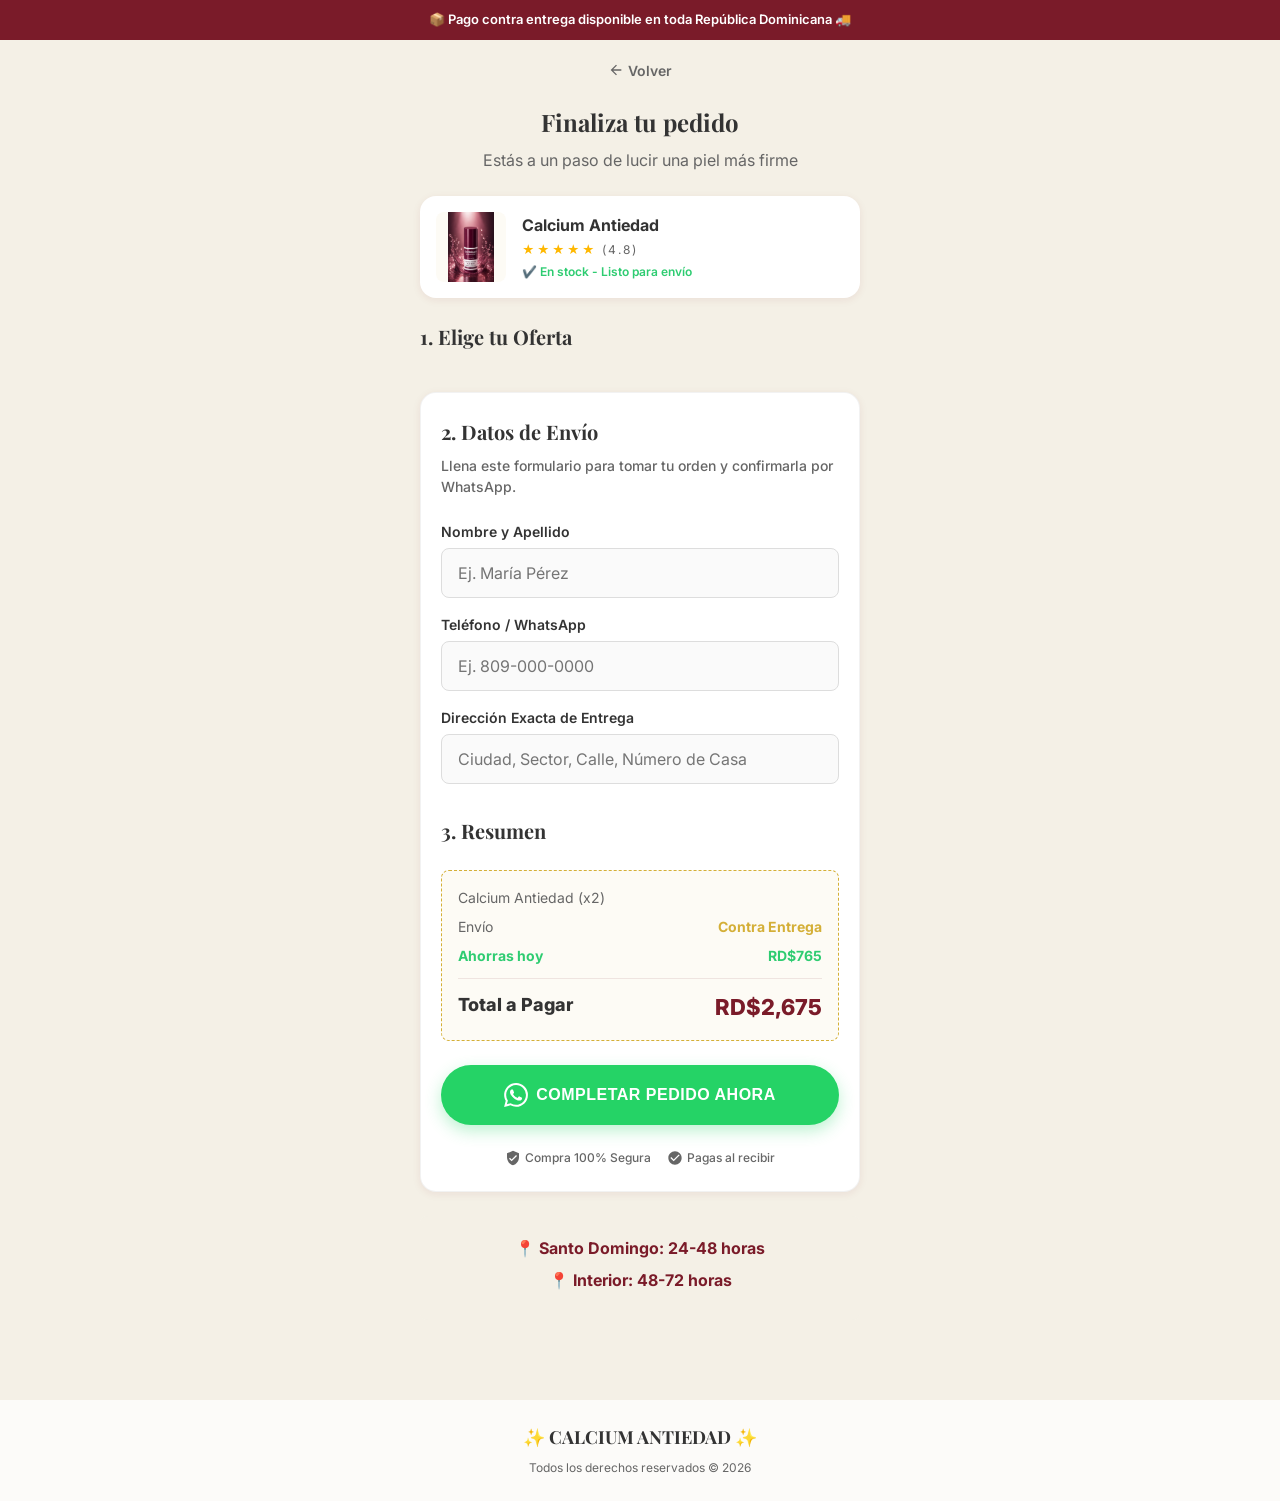
==== commit 0f41b736: "Update index.html for checkout process enhancements" ====
--- a/index.html
+++ b/index.html
@@ -3,14 +3,7 @@
 <head>
     <meta charset="UTF-8">
     <meta name="viewport" content="width=device-width, initial-scale=1.0, maximum-scale=1.0, user-scalable=no">
-    <title>Calcium Antiedad | Firmeza y Efecto Tensor</title>
-    <meta name="description" content="Bálsamo multi de calcio en formato stick para el cuidado antiedad de la piel. Ayuda a mejorar la firmeza y elasticidad. Pago contra entrega en RD.">
-
-    <!-- Open Graph Tags (Facebook, WhatsApp, Instagram) -->
-    <meta property="og:title" content="Calcium Antiedad | Dr. Melaxin">
-    <meta property="og:description" content="Bálsamo multi de calcio en formato stick para el cuidado antiedad de la piel.">
-    <meta property="og:image" content="https://infiniteglow-rd.com/producto/Producto1.png">
-    <meta property="og:type" content="website">
+    <title>Finalizar Compra | Calcium Antiedad</title>
 
     <!-- Google Fonts -->
     <link rel="preconnect" href="https://fonts.googleapis.com">
@@ -20,288 +13,128 @@
     <!-- Custom CSS -->
     <link rel="stylesheet" href="styles.css">
 
-    <!-- Meta Pixel Code -->
-    <script>
-    !function(f,b,e,v,n,t,s)
-    {if(f.fbq)return;n=f.fbq=function(){n.callMethod?
-    n.callMethod.apply(n,arguments):n.queue.push(arguments)};
-    if(!f._fbq)f._fbq=n;n.push=n;n.loaded=!0;n.version='2.0';
-    n.queue=[];t=b.createElement(e);t.async=!0;
-    t.src=v;s=b.getElementsByTagName(e)[0];
-    s.parentNode.insertBefore(t,s)}(window, document,'script',
-    'https://connect.facebook.net/en_US/fbevents.js');
-    fbq('init', '1055985633743851');
-    fbq('track', 'PageView');
-    </script>
-    <noscript><img height="1" width="1" style="display:none"
-    src="https://www.facebook.com/tr?id=1055985633743851&ev=PageView&noscript=1"
-    /></noscript>
-    <!-- End Meta Pixel Code -->
+    <!-- Meta Pixel Code Placeholder -->
+    <script id="pixel-script-placeholder"></script>
 </head>
-<body>
+<body style="background-color: var(--bg-secondary);">
 
-    <!-- 1. BARRA SUPERIOR FIJA -->
+    <!-- BARRA SUPERIOR FIJA -->
     <div class="top-bar" id="top-bar">
         📦 Pago contra entrega disponible en toda República Dominicana 🚚
     </div>
 
-    <div class="container">
+    <div class="container" style="padding-top: 20px; padding-bottom: 40px; background-color: var(--bg-secondary); box-shadow: none;">
+        
+        <div style="text-align: center; margin-bottom: 20px;">
+            <a href="index.html" style="color: var(--text-soft); text-decoration: none; font-size: 14px; font-weight: 600; display: inline-flex; align-items: center; gap: 4px;">
+                <svg viewBox="0 0 24 24" width="16" height="16" fill="currentColor"><path d="M20 11H7.83l5.59-5.59L12 4l-8 8 8 8 1.41-1.41L7.83 13H20v-2z"/></svg>
+                Volver
+            </a>
+        </div>
 
-        <!-- 2. HERO PRINCIPAL -->
-        <section class="hero text-center">
-            <div class="product-image-container">
-                <img id="hero-img" src="producto/Producto1.png" alt="Calcium Antiedad" class="hero-image-fit" onerror="this.style.display='none';">
+        <!-- Checkout Header -->
+        <div style="text-align: center; margin-bottom: 24px;">
+            <h1 class="section-title" style="margin-bottom: 8px;">Finaliza tu pedido</h1>
+            <p class="text-soft">Estás a un paso de lucir una piel más firme</p>
+        </div>
+
+        <!-- Producto Mini Resumen -->
+        <div style="background-color: white; border-radius: var(--border-radius-lg); padding: 16px; margin-bottom: 24px; display: flex; align-items: center; gap: 16px; box-shadow: var(--shadow-sm);">
+            <div style="width: 70px; height: 70px; background-color: var(--brand-cream); border-radius: var(--border-radius); display: flex; align-items: center; justify-content: center; overflow: hidden; flex-shrink: 0;">
+                <img id="checkout-img" src="producto/Producto1.png" alt="Producto" style="width: 100%; height: 100%; object-fit: contain;">
             </div>
-
-            <div class="reviews-badge">
-                <span class="stars">★★★★★</span>
-                <span id="hero-stars">4.8 estrellas</span>
-            </div>
-
-            <h1 class="hero-title" id="hero-title">ANTIEDAD QUE TRANSFORMA TU PIEL, TU CONFIANZA</h1>
-            <p class="hero-subtitle" id="hero-subtitle">El bálsamo multi-uso que aporta firmeza, efecto tensor y densidad para una piel de apariencia más joven.</p>
-
-            <div class="savings-badge" id="hero-badge-ahorro">🔥 MEJOR OFERTA</div>
-
-            <div class="price-block" style="justify-content: center;">
-                <span class="current-price" id="hero-current-price">RD$1,720</span>
-                <span class="old-price" id="hero-old-price">RD$2,300</span>
-            </div>
-
-            <a href="#" class="btn btn-primary mt-2 cta-btn">
-                🛒 Ordenar Ahora
-            </a>
-            
-            <div style="background-color: #fbf8eb; border: 1px dashed #d4af37; border-radius: 6px; padding: 12px 16px; margin-top: 16px; text-align: left;">
-                <div style="color: #c7a461; font-weight: 800; font-size: 13px; margin-bottom: 4px; letter-spacing: 0.5px;">🔥 OFERTA ESPECIAL:</div>
-                <div style="color: #333; font-size: 14px;">¡Ahorra 25%!</div>
-            </div>
-
-        </section>
-
-        <!-- 6. BENEFICIOS CON ICONOS -->
-        <section class="benefits-grid" id="benefits-grid">
-            <!-- Renderizado dinámico -->
-        </section>
-
-        <!-- INGREDIENTES DESTACADOS (NUEVO) -->
-        <section class="ingredients-section" style="padding: 40px 0;">
-            <h2 class="section-title">Ingredientes Principales</h2>
-            <div id="ingredients-container" style="display: flex; flex-direction: column; gap: 16px;">
-                <!-- Renderizado dinámico -->
-            </div>
-        </section>
-
-        <!-- 7. PROBLEMA + SOLUCIÓN -->
-        <section class="comparison-section">
-            <h2 class="section-title">El cambio que tu piel merece</h2>
-            <div class="comparison-box">
-                <div class="comparison-image" style="background-color: transparent;">
-                    <img id="comparison-img" src="producto/producto2.png" alt="Antes y Después" onerror="this.style.display='none';">
-                </div>
-                <div class="comparison-content">
-                    <div class="comparison-col before">
-                        <div class="comparison-title">Antes</div>
-                        <ul class="comparison-list" id="comparison-before-list">
-                            <!-- Renderizado dinámico -->
-                        </ul>
-                    </div>
-                    <div class="comparison-col after">
-                        <div class="comparison-title">Después</div>
-                        <ul class="comparison-list" id="comparison-after-list">
-                            <!-- Renderizado dinámico -->
-                        </ul>
-                    </div>
-                </div>
-            </div>
-        </section>
-
-        <!-- 8. CÓMO USAR -->
-        <section class="steps-section">
-            <h2 class="section-title">Fácil de incluir en tu rutina</h2>
-            <div class="steps-container" id="steps-container">
-                <!-- Renderizado dinámico -->
-            </div>
-        </section>
-
-        <!-- ZONAS DE APLICACIÓN (NUEVO) -->
-        <section class="zones-section" style="padding: 40px 0; background-color: var(--brand-cream); border-radius: var(--border-radius-lg); margin-bottom: 40px;">
-            <h2 class="section-title" style="margin-bottom: 16px;">Zonas de Aplicación</h2>
-            <p class="text-center text-soft mb-3" style="padding: 0 20px;">Ideal para zonas con signos visibles de envejecimiento:</p>
-            <div id="zones-container" style="display: flex; flex-wrap: wrap; justify-content: center; gap: 10px; padding: 0 20px;">
-                <!-- Renderizado dinámico -->
-            </div>
-        </section>
-
-        <!-- 9. RESULTADOS / TRANSFORMACIÓN -->
-        <section class="text-center pb-4">
-            <div class="product-image-container" style="aspect-ratio: 1024/1535; margin-bottom: 16px; background-color: transparent; box-shadow: none;">
-                <img id="transformation-img" src="producto/producto3.png" alt="Transformación" class="hero-image-fit" onerror="this.style.display='none';">
-            </div>
-            <h3 class="hero-title" style="font-size: 24px; color: var(--brand-burgundy);">FIRMEZA Y DENSIDAD PARA UNA PIEL QUE LUCE MÁS JOVEN</h3>
-        </section>
-
-
-
-        <!-- 10. QUÉ INCLUYE LA COMPRA -->
-        <section class="includes-section">
-            <h2 class="section-title">¿Qué incluye tu compra?</h2>
-            <div class="includes-list" id="includes-list">
-                <!-- Renderizado dinámico -->
-            </div>
-        </section>
-
-        <!-- 15. URGENCIA -->
-        <div style="padding: 0 16px;">
-            <div class="urgency-banner-new">
-                ⚠️ Oferta válida hasta agotar existencias. Solo quedan 17 unidades disponibles.
+            <div>
+                <h3 id="checkout-product-name" style="font-size: 16px; color: var(--text-main); margin-bottom: 4px; font-family: 'Inter', sans-serif;">Calcium Antiedad</h3>
+                <div class="stars" style="font-size: 12px; margin-bottom: 4px;">★★★★★ <span style="color: var(--text-soft);">(4.8)</span></div>
+                <div style="font-size: 12px; color: var(--success-green); font-weight: 600;">✔️ En stock - Listo para envío</div>
             </div>
         </div>
 
-        <!-- 11. TESTIMONIOS -->
-        <section class="testimonials-section">
-            <h2 class="section-title">Lo que dicen nuestros clientes</h2>
-            <div class="testimonials-grid" id="testimonials-grid">
-                <!-- Renderizado dinámico -->
+        <section class="form-section" style="background-color: transparent; padding: 0;">
+            <h2 class="section-title" style="font-size: 20px; text-align: left; margin-bottom: 16px;">1. Elige tu Oferta</h2>
+
+            <div class="offers-section" id="offers-container" style="padding-top: 0;">
+                <!-- Se poblará dinámicamente con JS -->
+            </div>
+
+            <!-- Formulario -->
+            <div class="checkout-box">
+
+                <h2 class="section-title" style="font-size: 20px; text-align: left; margin-bottom: 8px;">2. Datos de Envío</h2>
+                <p class="text-soft mb-3" style="font-size: 14px; font-weight: 500;">Llena este formulario para tomar tu orden y confirmarla por WhatsApp.</p>
+                
+                <form id="order-form">
+                    <input type="hidden" id="input-qty" value="2">
+                    <input type="hidden" id="input-total" value="2675">
+
+                    <div class="form-group hidden">
+                        <label class="form-label">Cantidad a Pedir</label>
+                        <select id="client-quantity" class="form-control">
+                            <!-- Se poblará dinámicamente con JS -->
+                        </select>
+                    </div>
+
+                    <div class="form-group">
+                        <label class="form-label">Nombre y Apellido</label>
+                        <input type="text" id="client-name" class="form-control" placeholder="Ej. María Pérez" required>
+                    </div>
+                    <div class="form-group">
+                        <label class="form-label">Teléfono / WhatsApp</label>
+                        <input type="tel" id="client-phone" class="form-control" placeholder="Ej. 809-000-0000" required>
+                    </div>
+                    <div class="form-group">
+                        <label class="form-label">Dirección Exacta de Entrega</label>
+                        <input type="text" id="client-address" class="form-control" placeholder="Ciudad, Sector, Calle, Número de Casa" required>
+                    </div>
+
+                    <h2 class="section-title" style="font-size: 20px; text-align: left; margin-bottom: 16px; margin-top: 32px;">3. Resumen</h2>
+
+                    <div class="order-summary" style="background-color: var(--brand-cream); border: 1px dashed var(--accent-gold);">
+                        <div class="summary-row">
+                            <span><span id="summary-product-name">Calcium Antiedad</span> (x<span id="summary-qty">2</span>)</span>
+                        </div>
+                        <div class="summary-row">
+                            <span>Envío</span>
+                            <span class="text-gold" style="font-weight: 700;">Contra Entrega</span>
+                        </div>
+                        <div class="summary-row" style="color: var(--success-green); font-weight: 700;">
+                            <span>Ahorras hoy</span>
+                            <span id="summary-savings">RD$765</span>
+                        </div>
+                        <div class="summary-total">
+                            <span>Total a Pagar</span>
+                            <span id="summary-total" style="color: var(--alert-red); font-size: 22px;">RD$2,675</span>
+                        </div>
+                    </div>
+
+                    <button type="submit" class="btn btn-whatsapp" style="width: 100%; font-size: 16px; padding: 18px 20px;">
+                        <svg viewBox="0 0 24 24" style="width:24px; height:24px; fill:currentColor; margin-right:8px;">
+                            <path d="M17.472 14.382c-.297-.149-1.758-.867-2.03-.967-.273-.099-.471-.148-.67.15-.197.297-.767.966-.94 1.164-.173.199-.347.223-.644.075-.297-.15-1.255-.463-2.39-1.475-.883-.788-1.48-1.761-1.653-2.059-.173-.297-.018-.458.13-.606.134-.133.298-.347.446-.52.149-.174.198-.298.298-.497.099-.198.05-.371-.025-.52-.075-.149-.669-1.612-.916-2.207-.242-.579-.487-.5-.669-.51-.173-.008-.371-.01-.57-.01-.198 0-.52.074-.792.372-.272.297-1.04 1.016-1.04 2.479 0 1.462 1.065 2.875 1.213 3.074.149.198 2.096 3.2 5.077 4.487.709.306 1.262.489 1.694.625.712.227 1.36.195 1.871.118.571-.085 1.758-.719 2.006-1.413.248-.694.248-1.289.173-1.413-.074-.124-.272-.198-.57-.347m-5.421 7.403h-.004a9.87 9.87 0 01-5.031-1.378l-.361-.214-3.741.982.998-3.648-.235-.374a9.86 9.86 0 01-1.51-5.26c.001-5.45 4.436-9.884 9.888-9.884 2.64 0 5.122 1.03 6.988 2.898a9.825 9.825 0 012.893 6.994c-.003 5.45-4.437 9.884-9.885 9.884m8.413-18.297A11.815 11.815 0 0012.05 0C5.495 0 .16 5.335.157 11.892c0 2.096.547 4.142 1.588 5.945L.057 24l6.305-1.654a11.882 11.882 0 005.683 1.448h.005c6.554 0 11.89-5.335 11.893-11.893a11.821 11.821 0 00-3.48-8.413z" />
+                        </svg>
+                        COMPLETAR PEDIDO AHORA
+                    </button>
+
+                    <div class="security-badges mt-3">
+                        <span class="security-badge"><svg viewBox="0 0 24 24"><path d="M12 1L3 5v6c0 5.55 3.84 10.74 9 12 5.16-1.26 9-6.45 9-12V5l-9-4zm-2 16l-4-4 1.41-1.41L10 14.17l6.59-6.59L18 9l-8 8z"/></svg> Compra 100% Segura</span>
+                        <span class="security-badge"><svg viewBox="0 0 24 24"><path d="M12 2C6.48 2 2 6.48 2 12s4.48 10 10 10 10-4.48 10-10S17.52 2 12 2zm-2 15l-5-5 1.41-1.41L10 14.17l7.59-7.59L19 8l-9 9z"/></svg> Pagas al recibir</span>
+                    </div>
+                </form>
             </div>
             
-            <div class="text-center mt-4 mb-3">
-                <a href="#" class="btn btn-primary cta-btn">
-                    🛒 Ordenar Ahora
-                </a>
+            <div class="delivery-info" style="margin-top: 24px;">
+                <p id="delivery-sd">📍 Santo Domingo: 24-48 horas</p>
+                <p id="delivery-int">📍 Interior: 48-72 horas</p>
             </div>
-        </section>
-
-        <!-- 12. BADGES DE CONFIANZA & 13. TIEMPO DE ENTREGA -->
-        <section class="trust-badges">
-            <div class="trust-badge-item">
-                <span style="font-size: 28px;">✔️</span>
-                <span>Producto original</span>
-            </div>
-            <div class="trust-badge-item">
-                <span style="font-size: 28px;">🔒</span>
-                <span>Compra segura</span>
-            </div>
-            <div class="trust-badge-item">
-                <span style="font-size: 28px;">💵</span>
-                <span>Pago contra entrega</span>
-            </div>
-        </section>
-
-        <div class="delivery-info">
-            <p id="delivery-sd">📍 Santo Domingo: 24-48 horas</p>
-            <p id="delivery-int">📍 Interior: 48-72 horas</p>
-            <p class="text-soft mt-1" style="font-weight:normal; font-size: 13px; font-weight: 600;">PAGO CONTRA ENTREGA EN TODA REPÚBLICA DOMINICANA</p>
-        </div>
-
-        <!-- 16. FAQ -->
-        <section class="faq-section">
-            <h2 class="section-title">Preguntas Frecuentes</h2>
-            <div id="faq-container">
-                <!-- Renderizado dinámico -->
-            </div>
+            
         </section>
 
     </div><!-- End Container -->
 
     <!-- FOOTER -->
-    <footer class="footer">
-        <p class="footer-brand" id="footer-brand-text">✨ CALCIUM ANTIEDAD ✨</p>
+    <footer class="footer" style="padding-bottom: 24px; background-color: var(--bg-color); color: var(--text-soft);">
+        <p class="footer-brand" id="footer-brand-text" style="color: var(--text-main);">✨ CALCIUM ANTIEDAD ✨</p>
+        <p style="font-size: 12px; margin-top: 8px;">Todos los derechos reservados © 2026</p>
     </footer>
-
-    <!-- BOTÓN DE ORDENAR FLOTANTE -->
-    <a href="#" class="order-float-btn cta-btn">
-        🛒 Ordenar Ahora
-    </a>
-
-    <!-- WHATSAPP FLOTANTE -->
-    <a href="#" id="wa-float-btn" class="whatsapp-float">
-        <svg viewBox="0 0 24 24">
-            <path d="M17.472 14.382c-.297-.149-1.758-.867-2.03-.967-.273-.099-.471-.148-.67.15-.197.297-.767.966-.94 1.164-.173.199-.347.223-.644.075-.297-.15-1.255-.463-2.39-1.475-.883-.788-1.48-1.761-1.653-2.059-.173-.297-.018-.458.13-.606.134-.133.298-.347.446-.52.149-.174.198-.298.298-.497.099-.198.05-.371-.025-.52-.075-.149-.669-1.612-.916-2.207-.242-.579-.487-.5-.669-.51-.173-.008-.371-.01-.57-.01-.198 0-.52.074-.792.372-.272.297-1.04 1.016-1.04 2.479 0 1.462 1.065 2.875 1.213 3.074.149.198 2.096 3.2 5.077 4.487.709.306 1.262.489 1.694.625.712.227 1.36.195 1.871.118.571-.085 1.758-.719 2.006-1.413.248-.694.248-1.289.173-1.413-.074-.124-.272-.198-.57-.347m-5.421 7.403h-.004a9.87 9.87 0 01-5.031-1.378l-.361-.214-3.741.982.998-3.648-.235-.374a9.86 9.86 0 01-1.51-5.26c.001-5.45 4.436-9.884 9.888-9.884 2.64 0 5.122 1.03 6.988 2.898a9.825 9.825 0 012.893 6.994c-.003 5.45-4.437 9.884-9.885 9.884m8.413-18.297A11.815 11.815 0 0012.05 0C5.495 0 .16 5.335.157 11.892c0 2.096.547 4.142 1.588 5.945L.057 24l6.305-1.654a11.882 11.882 0 005.683 1.448h.005c6.554 0 11.89-5.335 11.893-11.893a11.821 11.821 0 00-3.48-8.413z" />
-        </svg>
-    </a>
-
-    <!-- MODAL DE CHECKOUT -->
-    <div class="modal-overlay" id="checkout-modal">
-        <div class="modal-content">
-            <button class="modal-close" id="modal-close">&times;</button>
-            
-            <h2 class="section-title" style="margin-bottom: 24px; font-size: 24px;">Elige tu Oferta</h2>
-            
-            <div class="offers-section" id="offers-container">
-                <!-- Se poblará dinámicamente con JS -->
-            </div>
-
-            <div class="checkout-box" style="margin-top: 24px; background-color: #fafafa; border: none; box-shadow: none; border-radius: 12px; padding: 24px 20px;">
-                <h3 class="section-title" style="font-size: 20px; margin-bottom: 8px;">Completa tus datos</h3>
-                <p class="text-soft text-center mb-3" style="font-size: 14px;">Llena este formulario para tomar tu orden y enviarla por WhatsApp.</p>
-                
-                <form id="order-form">
-                    <input type="hidden" id="input-qty" value="2">
-                    <input type="hidden" id="input-total" value="2675">
-
-                    <div class="form-group">
-                        <label class="form-label" style="font-size: 13px; font-weight: 700; color: #333; margin-bottom: 8px;">Cantidad a Pedir</label>
-                        <select id="client-quantity" class="form-control" style="font-weight: 500;">
-                            <!-- Dinámico -->
-                        </select>
-                    </div>
-
-                    <div class="form-group">
-                        <label class="form-label" style="font-size: 13px; font-weight: 700; color: #333; margin-bottom: 8px;">Nombre y Apellido</label>
-                        <input type="text" id="client-name" class="form-control" placeholder="Ej. María Pérez" required>
-                    </div>
-                    <div class="form-group">
-                        <label class="form-label" style="font-size: 13px; font-weight: 700; color: #333; margin-bottom: 8px;">Teléfono / WhatsApp</label>
-                        <input type="tel" id="client-phone" class="form-control" placeholder="Ej. 809-000-0000" required>
-                    </div>
-                    <div class="form-group">
-                        <label class="form-label" style="font-size: 13px; font-weight: 700; color: #333; margin-bottom: 8px;">Dirección Exacta de Entrega</label>
-                        <input type="text" id="client-address" class="form-control" placeholder="Ciudad, Sector, Calle, Número de Casa" required>
-                    </div>
-
-                    <div class="order-summary" style="background-color: #fbf8eb; border: 1px dashed #d4af37; border-radius: 8px; padding: 16px; margin-top: 24px; color: #333;">
-                        <div class="summary-row" style="margin-bottom: 12px;">
-                            <span id="summary-product-name" style="font-weight: 500;">Calcium Antiedad</span> (<span id="summary-qty">x2</span>)
-                        </div>
-                        <div class="summary-row" style="margin-bottom: 12px; display: flex; justify-content: space-between;">
-                            <span>Envío</span>
-                            <span style="color: #c7a461;">Contra Entrega</span>
-                        </div>
-                        <div class="summary-row" style="margin-bottom: 12px; display: flex; justify-content: space-between;">
-                            <span style="color: #d93025; font-weight: 600;">Ahorras hoy</span>
-                            <span id="summary-savings-percentage" style="color: #d93025; font-weight: 600;">26%</span>
-                        </div>
-                        
-                        <div style="height: 1px; background-color: #e6dfc8; margin: 16px 0;"></div>
-                        
-                        <div class="summary-row" style="display: flex; justify-content: space-between; align-items: center;">
-                            <span style="font-size: 18px; font-weight: 800;">Total a Pagar</span>
-                            <span id="summary-total" style="font-size: 20px; font-weight: 800;">RD$2,675</span>
-                        </div>
-                    </div>
-
-                    <button type="submit" class="btn btn-whatsapp mt-3" style="width: 100%; border-radius: 8px; background-color: #25D366; color: white; display: flex; justify-content: center; align-items: center; gap: 8px; font-size: 16px; padding: 16px;">
-                        <svg viewBox="0 0 24 24" width="24" height="24" fill="white">
-                            <path d="M17.472 14.382c-.297-.149-1.758-.867-2.03-.967-.273-.099-.471-.148-.67.15-.197.297-.767.966-.94 1.164-.173.199-.347.223-.644.075-.297-.15-1.255-.463-2.39-1.475-.883-.788-1.48-1.761-1.653-2.059-.173-.297-.018-.458.13-.606.134-.133.298-.347.446-.52.149-.174.198-.298.298-.497.099-.198.05-.371-.025-.52-.075-.149-.669-1.612-.916-2.207-.242-.579-.487-.5-.669-.51-.173-.008-.371-.01-.57-.01-.198 0-.52.074-.792.372-.272.297-1.04 1.016-1.04 2.479 0 1.462 1.065 2.875 1.213 3.074.149.198 2.096 3.2 5.077 4.487.709.306 1.262.489 1.694.625.712.227 1.36.195 1.871.118.571-.085 1.758-.719 2.006-1.413.248-.694.248-1.289.173-1.413-.074-.124-.272-.198-.57-.347m-5.421 7.403h-.004a9.87 9.87 0 01-5.031-1.378l-.361-.214-3.741.982.998-3.648-.235-.374a9.86 9.86 0 01-1.51-5.26c.001-5.45 4.436-9.884 9.888-9.884 2.64 0 5.122 1.03 6.988 2.898a9.825 9.825 0 012.893 6.994c-.003 5.45-4.437 9.884-9.885 9.884m8.413-18.297A11.815 11.815 0 0012.05 0C5.495 0 .16 5.335.157 11.892c0 2.096.547 4.142 1.588 5.945L.057 24l6.305-1.654a11.882 11.882 0 005.683 1.448h.005c6.554 0 11.89-5.335 11.893-11.893a11.821 11.821 0 00-3.48-8.413z" />
-                        </svg>
-                        PEDIR POR WHATSAPP
-                    </button>
-                    
-                    <div class="security-badges" style="display: flex; justify-content: center; gap: 16px; margin-top: 16px;">
-                        <span style="font-size: 12px; color: var(--text-soft); font-weight: 600; display: flex; align-items: center; gap: 4px;">
-                            <svg viewBox="0 0 24 24" width="14" height="14" fill="#777"><path d="M12 1L3 5v6c0 5.55 3.84 10.74 9 12 5.16-1.26 9-6.45 9-12V5l-9-4zm-2 16l-4-4 1.41-1.41L10 14.17l6.59-6.59L18 9l-8 8z"/></svg>
-                            100% Seguro
-                        </span>
-                        <span style="font-size: 12px; color: var(--text-soft); font-weight: 600; display: flex; align-items: center; gap: 4px;">
-                            <svg viewBox="0 0 24 24" width="14" height="14" fill="#777"><path d="M12 2C6.48 2 2 6.48 2 12s4.48 10 10 10 10-4.48 10-10S17.52 2 12 2zm-2 15l-5-5 1.41-1.41L10 14.17l7.59-7.59L19 8l-9 9z"/></svg>
-                            Pago contra entrega
-                        </span>
-                    </div>
-                </form>
-            </div>
-        </div>
-    </div>
 
     <!-- Scripts -->
     <script src="config.js"></script>
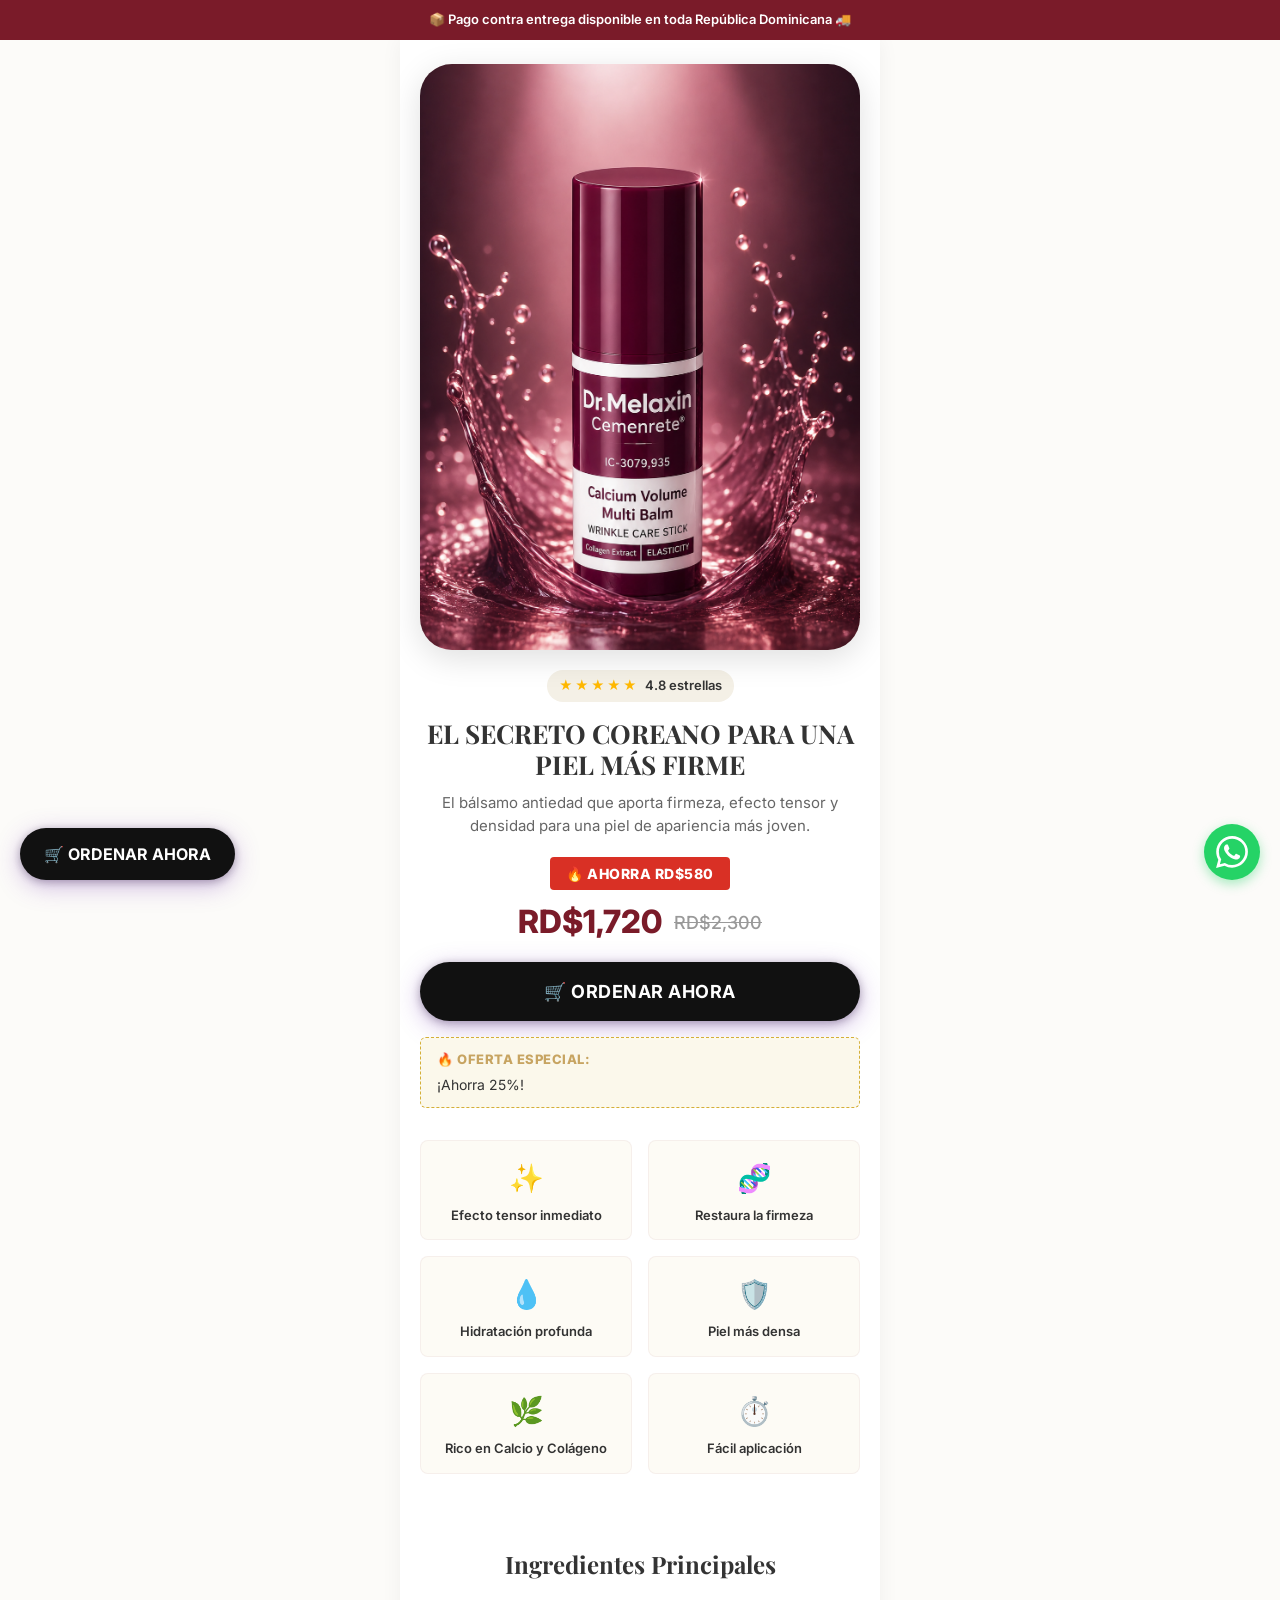
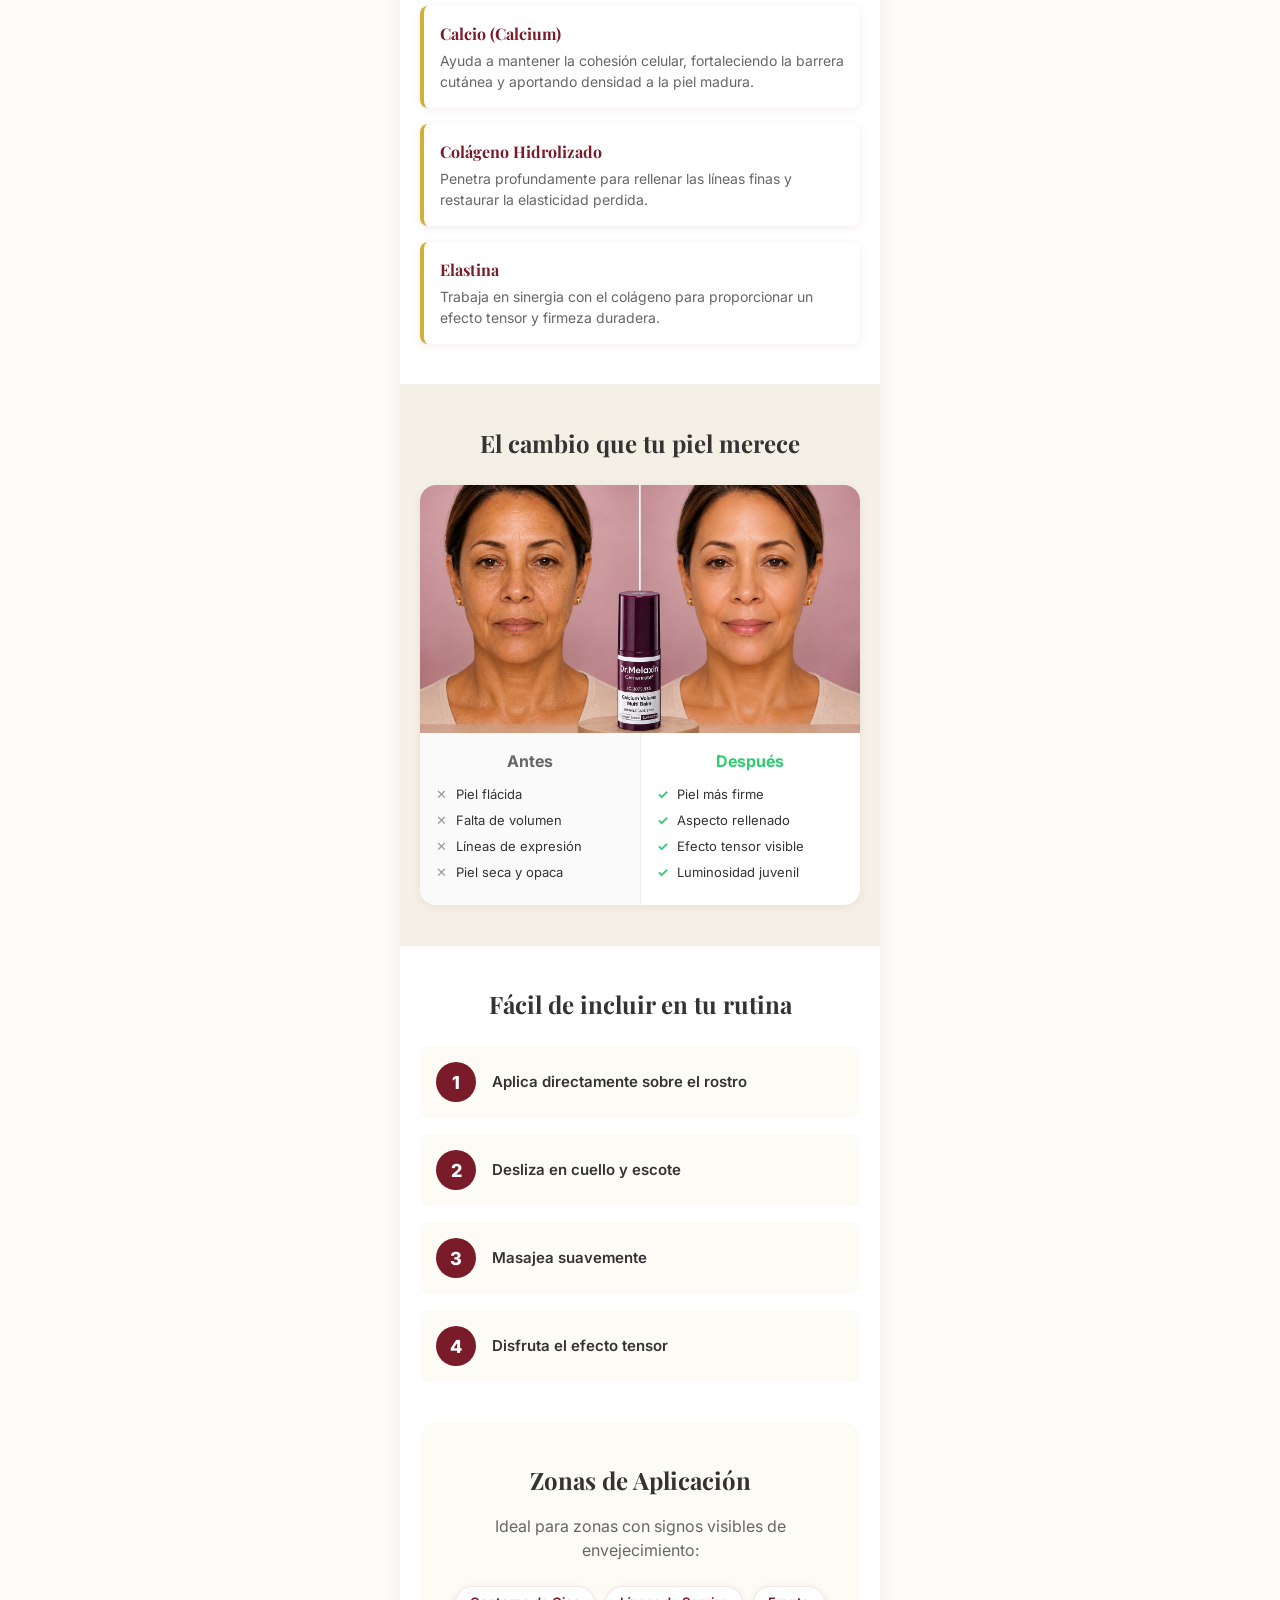
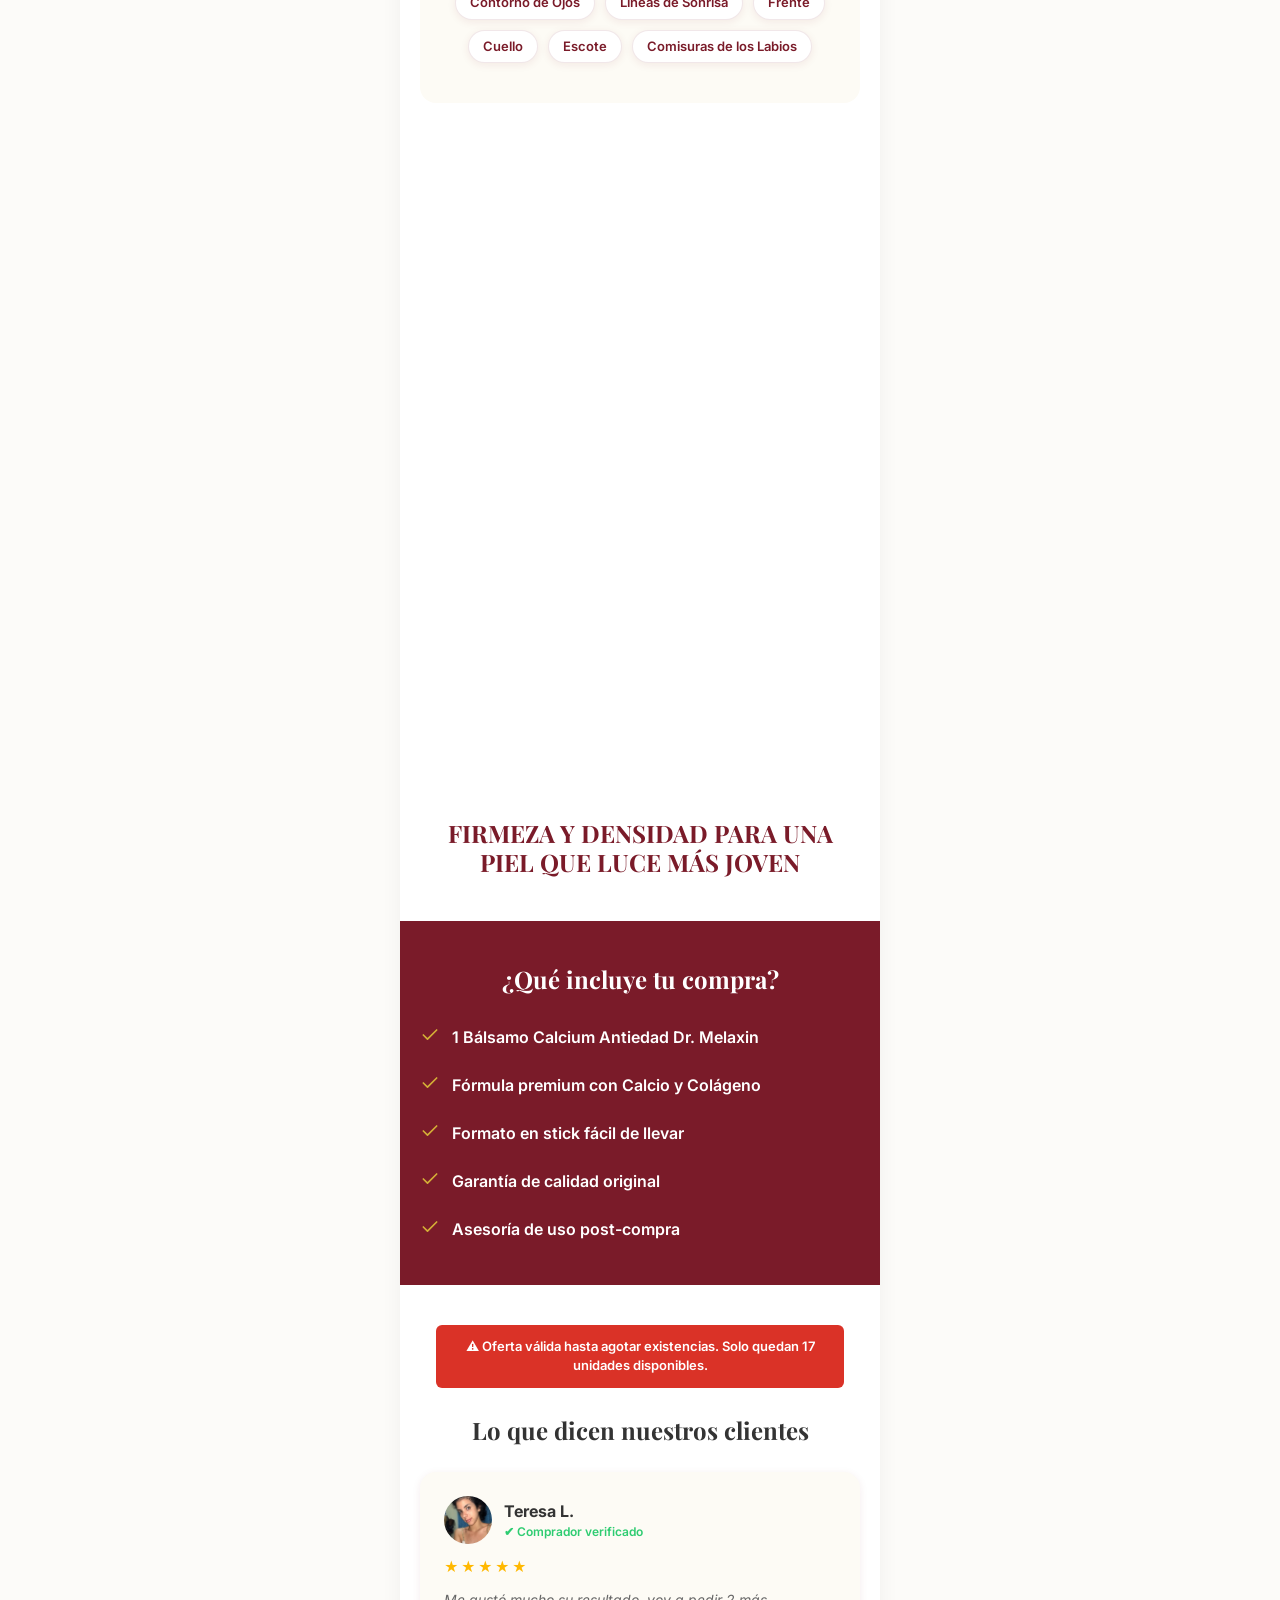
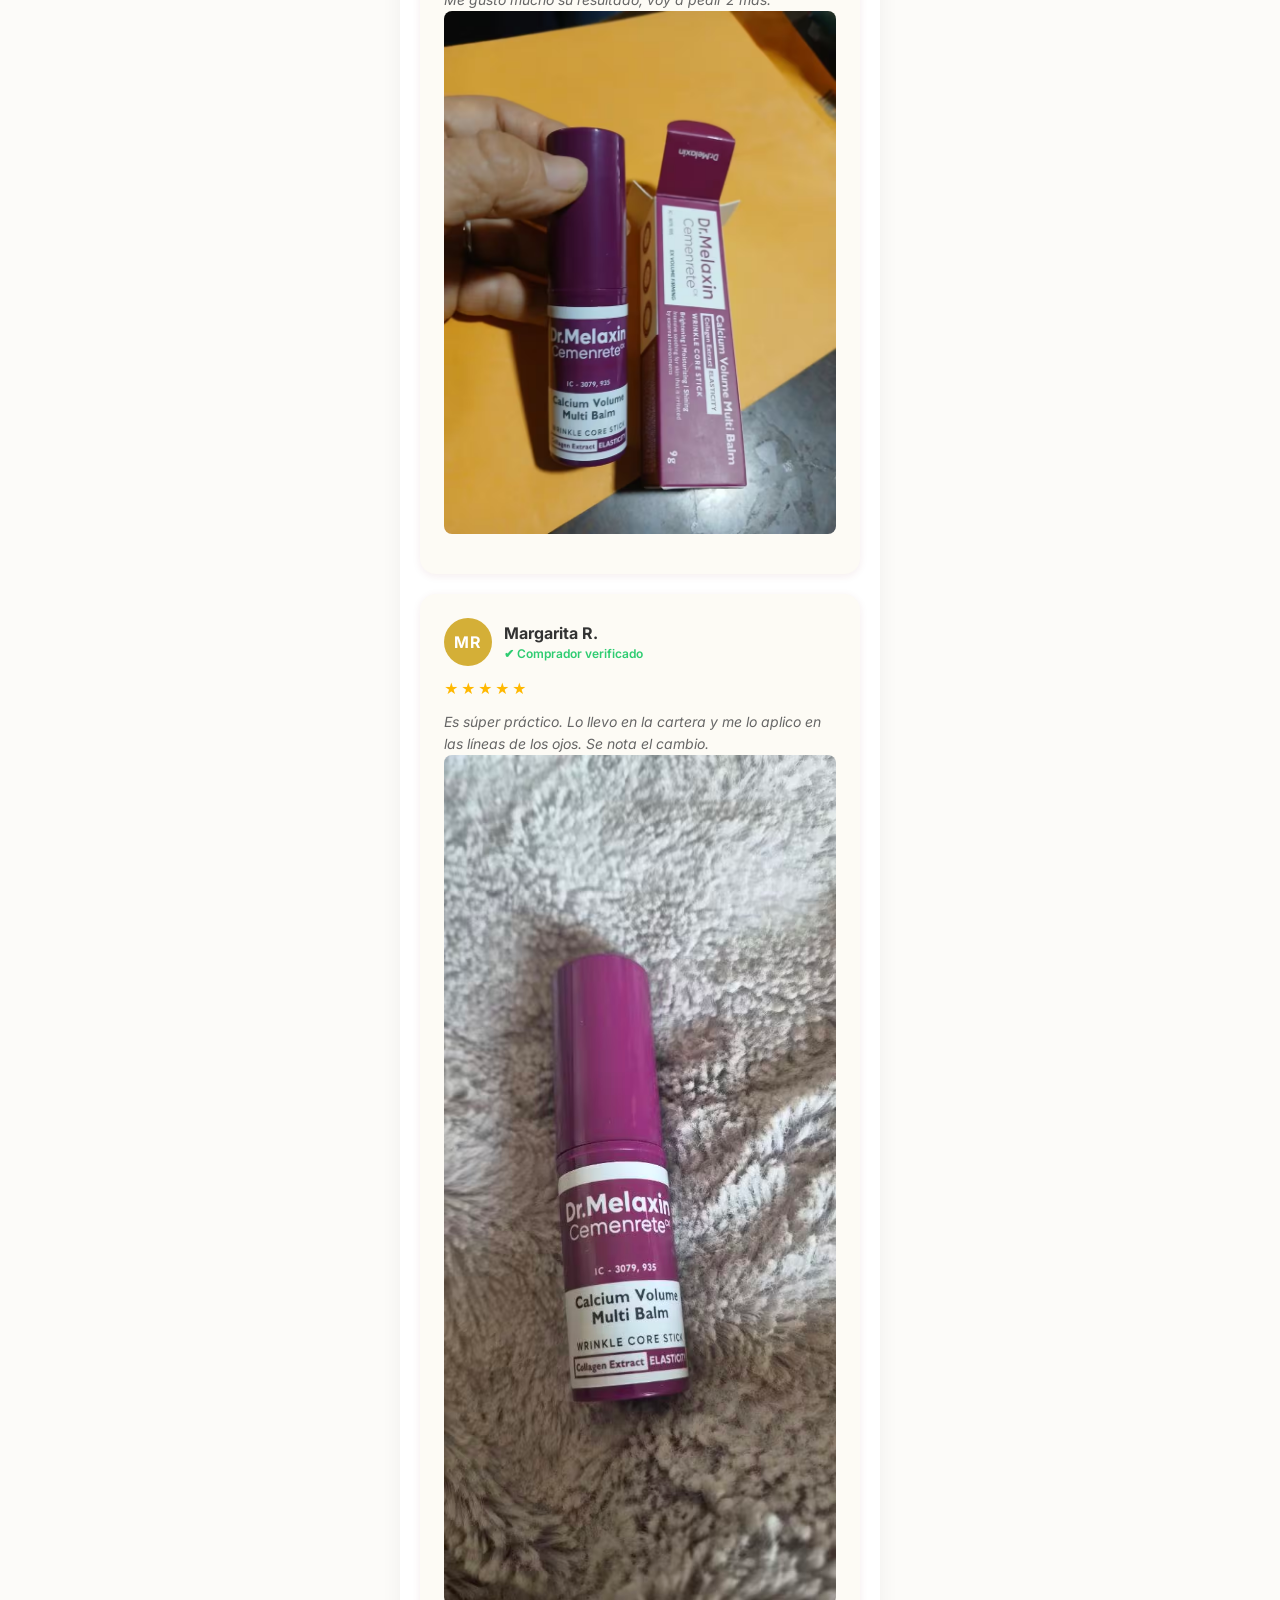
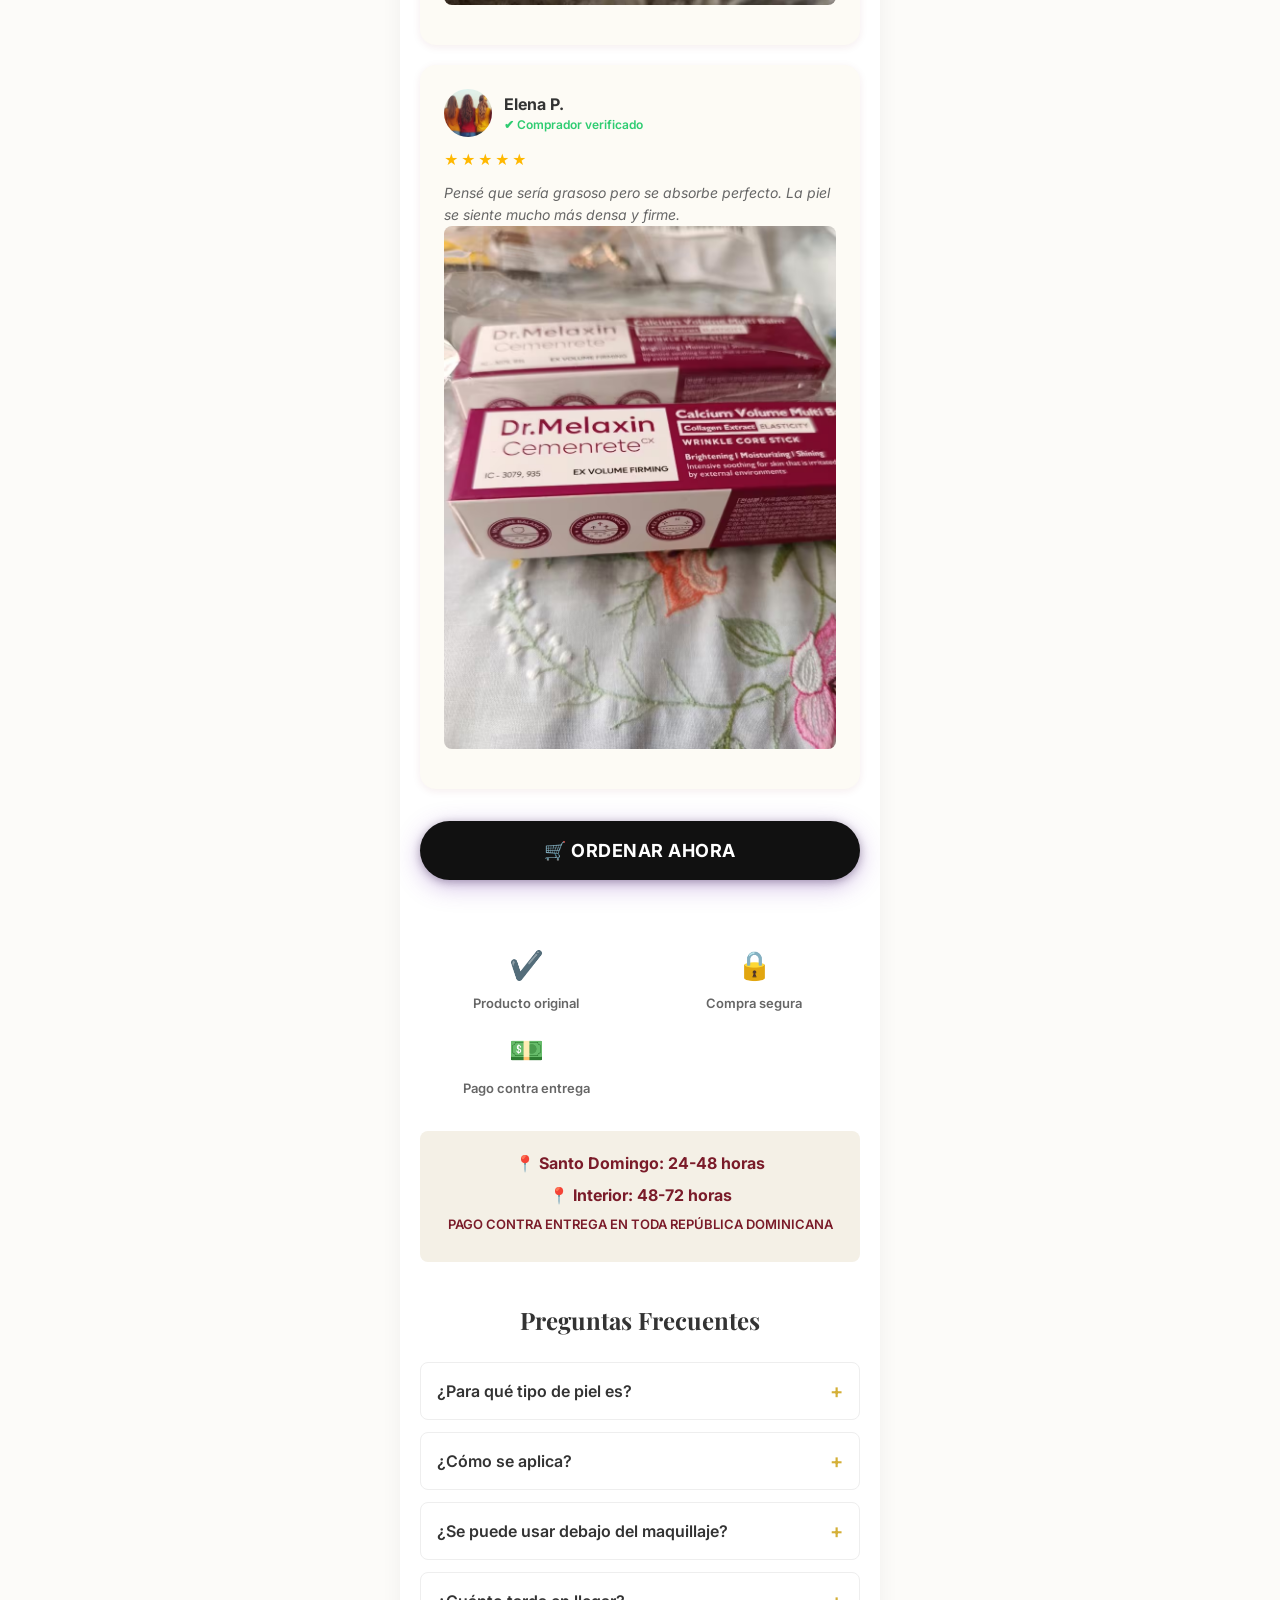
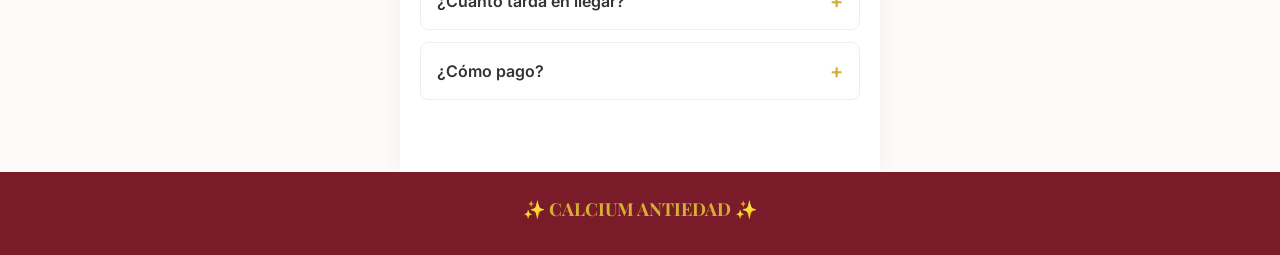
==== commit 36094c16: "Add files via upload" ====
--- a/index.html
+++ b/index.html
@@ -3,7 +3,14 @@
 <head>
     <meta charset="UTF-8">
     <meta name="viewport" content="width=device-width, initial-scale=1.0, maximum-scale=1.0, user-scalable=no">
-    <title>Finalizar Compra | Calcium Antiedad</title>
+    <title>Calcium Antiedad | Firmeza y Efecto Tensor</title>
+    <meta name="description" content="Bálsamo multi de calcio en formato stick para el cuidado antiedad de la piel. Ayuda a mejorar la firmeza y elasticidad. Pago contra entrega en RD.">
+
+    <!-- Open Graph Tags (Facebook, WhatsApp, Instagram) -->
+    <meta property="og:title" content="Calcium Antiedad | Dr. Melaxin">
+    <meta property="og:description" content="Bálsamo multi de calcio en formato stick para el cuidado antiedad de la piel.">
+    <meta property="og:image" content="https://infiniteglow-rd.com/producto/Producto1.png">
+    <meta property="og:type" content="website">
 
     <!-- Google Fonts -->
     <link rel="preconnect" href="https://fonts.googleapis.com">
@@ -13,128 +20,288 @@
     <!-- Custom CSS -->
     <link rel="stylesheet" href="styles.css">
 
-    <!-- Meta Pixel Code Placeholder -->
-    <script id="pixel-script-placeholder"></script>
+    <!-- Meta Pixel Code -->
+    <script>
+    !function(f,b,e,v,n,t,s)
+    {if(f.fbq)return;n=f.fbq=function(){n.callMethod?
+    n.callMethod.apply(n,arguments):n.queue.push(arguments)};
+    if(!f._fbq)f._fbq=n;n.push=n;n.loaded=!0;n.version='2.0';
+    n.queue=[];t=b.createElement(e);t.async=!0;
+    t.src=v;s=b.getElementsByTagName(e)[0];
+    s.parentNode.insertBefore(t,s)}(window, document,'script',
+    'https://connect.facebook.net/en_US/fbevents.js');
+    fbq('init', '2293470854807086');
+    fbq('track', 'PageView');
+    </script>
+    <noscript><img height="1" width="1" style="display:none"
+    src="https://www.facebook.com/tr?id=2293470854807086&ev=PageView&noscript=1"
+    /></noscript>
+    <!-- End Meta Pixel Code -->
 </head>
-<body style="background-color: var(--bg-secondary);">
-
-    <!-- BARRA SUPERIOR FIJA -->
+<body>
+
+    <!-- 1. BARRA SUPERIOR FIJA -->
     <div class="top-bar" id="top-bar">
         📦 Pago contra entrega disponible en toda República Dominicana 🚚
     </div>
 
-    <div class="container" style="padding-top: 20px; padding-bottom: 40px; background-color: var(--bg-secondary); box-shadow: none;">
-        
-        <div style="text-align: center; margin-bottom: 20px;">
-            <a href="index.html" style="color: var(--text-soft); text-decoration: none; font-size: 14px; font-weight: 600; display: inline-flex; align-items: center; gap: 4px;">
-                <svg viewBox="0 0 24 24" width="16" height="16" fill="currentColor"><path d="M20 11H7.83l5.59-5.59L12 4l-8 8 8 8 1.41-1.41L7.83 13H20v-2z"/></svg>
-                Volver
+    <div class="container">
+
+        <!-- 2. HERO PRINCIPAL -->
+        <section class="hero text-center">
+            <div class="product-image-container">
+                <img id="hero-img" src="producto/Producto1.png" alt="Calcium Antiedad" class="hero-image-fit" onerror="this.style.display='none';">
+            </div>
+
+            <div class="reviews-badge">
+                <span class="stars">★★★★★</span>
+                <span id="hero-stars">4.8 estrellas</span>
+            </div>
+
+            <h1 class="hero-title" id="hero-title">ANTIEDAD QUE TRANSFORMA TU PIEL, TU CONFIANZA</h1>
+            <p class="hero-subtitle" id="hero-subtitle">El bálsamo multi-uso que aporta firmeza, efecto tensor y densidad para una piel de apariencia más joven.</p>
+
+            <div class="savings-badge" id="hero-badge-ahorro">🔥 MEJOR OFERTA</div>
+
+            <div class="price-block" style="justify-content: center;">
+                <span class="current-price" id="hero-current-price">RD$1,720</span>
+                <span class="old-price" id="hero-old-price">RD$2,300</span>
+            </div>
+
+            <a href="#" class="btn btn-primary mt-2 cta-btn">
+                🛒 Ordenar Ahora
             </a>
+            
+            <div style="background-color: #fbf8eb; border: 1px dashed #d4af37; border-radius: 6px; padding: 12px 16px; margin-top: 16px; text-align: left;">
+                <div style="color: #c7a461; font-weight: 800; font-size: 13px; margin-bottom: 4px; letter-spacing: 0.5px;">🔥 OFERTA ESPECIAL:</div>
+                <div style="color: #333; font-size: 14px;">¡Ahorra 25%!</div>
+            </div>
+
+        </section>
+
+        <!-- 6. BENEFICIOS CON ICONOS -->
+        <section class="benefits-grid" id="benefits-grid">
+            <!-- Renderizado dinámico -->
+        </section>
+
+        <!-- INGREDIENTES DESTACADOS (NUEVO) -->
+        <section class="ingredients-section" style="padding: 40px 0;">
+            <h2 class="section-title">Ingredientes Principales</h2>
+            <div id="ingredients-container" style="display: flex; flex-direction: column; gap: 16px;">
+                <!-- Renderizado dinámico -->
+            </div>
+        </section>
+
+        <!-- 7. PROBLEMA + SOLUCIÓN -->
+        <section class="comparison-section">
+            <h2 class="section-title">El cambio que tu piel merece</h2>
+            <div class="comparison-box">
+                <div class="comparison-image" style="background-color: transparent;">
+                    <img id="comparison-img" src="producto/producto2.png" alt="Antes y Después" onerror="this.style.display='none';">
+                </div>
+                <div class="comparison-content">
+                    <div class="comparison-col before">
+                        <div class="comparison-title">Antes</div>
+                        <ul class="comparison-list" id="comparison-before-list">
+                            <!-- Renderizado dinámico -->
+                        </ul>
+                    </div>
+                    <div class="comparison-col after">
+                        <div class="comparison-title">Después</div>
+                        <ul class="comparison-list" id="comparison-after-list">
+                            <!-- Renderizado dinámico -->
+                        </ul>
+                    </div>
+                </div>
+            </div>
+        </section>
+
+        <!-- 8. CÓMO USAR -->
+        <section class="steps-section">
+            <h2 class="section-title">Fácil de incluir en tu rutina</h2>
+            <div class="steps-container" id="steps-container">
+                <!-- Renderizado dinámico -->
+            </div>
+        </section>
+
+        <!-- ZONAS DE APLICACIÓN (NUEVO) -->
+        <section class="zones-section" style="padding: 40px 0; background-color: var(--brand-cream); border-radius: var(--border-radius-lg); margin-bottom: 40px;">
+            <h2 class="section-title" style="margin-bottom: 16px;">Zonas de Aplicación</h2>
+            <p class="text-center text-soft mb-3" style="padding: 0 20px;">Ideal para zonas con signos visibles de envejecimiento:</p>
+            <div id="zones-container" style="display: flex; flex-wrap: wrap; justify-content: center; gap: 10px; padding: 0 20px;">
+                <!-- Renderizado dinámico -->
+            </div>
+        </section>
+
+        <!-- 9. RESULTADOS / TRANSFORMACIÓN -->
+        <section class="text-center pb-4">
+            <div class="product-image-container" style="aspect-ratio: 1024/1535; margin-bottom: 16px; background-color: transparent; box-shadow: none;">
+                <img id="transformation-img" src="producto/producto3.png" alt="Transformación" class="hero-image-fit" onerror="this.style.display='none';">
+            </div>
+            <h3 class="hero-title" style="font-size: 24px; color: var(--brand-burgundy);">FIRMEZA Y DENSIDAD PARA UNA PIEL QUE LUCE MÁS JOVEN</h3>
+        </section>
+
+
+
+        <!-- 10. QUÉ INCLUYE LA COMPRA -->
+        <section class="includes-section">
+            <h2 class="section-title">¿Qué incluye tu compra?</h2>
+            <div class="includes-list" id="includes-list">
+                <!-- Renderizado dinámico -->
+            </div>
+        </section>
+
+        <!-- 15. URGENCIA -->
+        <div style="padding: 0 16px;">
+            <div class="urgency-banner-new">
+                ⚠️ Oferta válida hasta agotar existencias. Solo quedan 17 unidades disponibles.
+            </div>
         </div>
 
-        <!-- Checkout Header -->
-        <div style="text-align: center; margin-bottom: 24px;">
-            <h1 class="section-title" style="margin-bottom: 8px;">Finaliza tu pedido</h1>
-            <p class="text-soft">Estás a un paso de lucir una piel más firme</p>
+        <!-- 11. TESTIMONIOS -->
+        <section class="testimonials-section">
+            <h2 class="section-title">Lo que dicen nuestros clientes</h2>
+            <div class="testimonials-grid" id="testimonials-grid">
+                <!-- Renderizado dinámico -->
+            </div>
+            
+            <div class="text-center mt-4 mb-3">
+                <a href="#" class="btn btn-primary cta-btn">
+                    🛒 Ordenar Ahora
+                </a>
+            </div>
+        </section>
+
+        <!-- 12. BADGES DE CONFIANZA & 13. TIEMPO DE ENTREGA -->
+        <section class="trust-badges">
+            <div class="trust-badge-item">
+                <span style="font-size: 28px;">✔️</span>
+                <span>Producto original</span>
+            </div>
+            <div class="trust-badge-item">
+                <span style="font-size: 28px;">🔒</span>
+                <span>Compra segura</span>
+            </div>
+            <div class="trust-badge-item">
+                <span style="font-size: 28px;">💵</span>
+                <span>Pago contra entrega</span>
+            </div>
+        </section>
+
+        <div class="delivery-info">
+            <p id="delivery-sd">📍 Santo Domingo: 24-48 horas</p>
+            <p id="delivery-int">📍 Interior: 48-72 horas</p>
+            <p class="text-soft mt-1" style="font-weight:normal; font-size: 13px; font-weight: 600;">PAGO CONTRA ENTREGA EN TODA REPÚBLICA DOMINICANA</p>
         </div>
 
-        <!-- Producto Mini Resumen -->
-        <div style="background-color: white; border-radius: var(--border-radius-lg); padding: 16px; margin-bottom: 24px; display: flex; align-items: center; gap: 16px; box-shadow: var(--shadow-sm);">
-            <div style="width: 70px; height: 70px; background-color: var(--brand-cream); border-radius: var(--border-radius); display: flex; align-items: center; justify-content: center; overflow: hidden; flex-shrink: 0;">
-                <img id="checkout-img" src="producto/Producto1.png" alt="Producto" style="width: 100%; height: 100%; object-fit: contain;">
-            </div>
-            <div>
-                <h3 id="checkout-product-name" style="font-size: 16px; color: var(--text-main); margin-bottom: 4px; font-family: 'Inter', sans-serif;">Calcium Antiedad</h3>
-                <div class="stars" style="font-size: 12px; margin-bottom: 4px;">★★★★★ <span style="color: var(--text-soft);">(4.8)</span></div>
-                <div style="font-size: 12px; color: var(--success-green); font-weight: 600;">✔️ En stock - Listo para envío</div>
-            </div>
-        </div>
-
-        <section class="form-section" style="background-color: transparent; padding: 0;">
-            <h2 class="section-title" style="font-size: 20px; text-align: left; margin-bottom: 16px;">1. Elige tu Oferta</h2>
-
-            <div class="offers-section" id="offers-container" style="padding-top: 0;">
+        <!-- 16. FAQ -->
+        <section class="faq-section">
+            <h2 class="section-title">Preguntas Frecuentes</h2>
+            <div id="faq-container">
+                <!-- Renderizado dinámico -->
+            </div>
+        </section>
+
+    </div><!-- End Container -->
+
+    <!-- FOOTER -->
+    <footer class="footer">
+        <p class="footer-brand" id="footer-brand-text">✨ CALCIUM ANTIEDAD ✨</p>
+    </footer>
+
+    <!-- BOTÓN DE ORDENAR FLOTANTE -->
+    <a href="#" class="order-float-btn cta-btn">
+        🛒 Ordenar Ahora
+    </a>
+
+    <!-- WHATSAPP FLOTANTE -->
+    <a href="#" id="wa-float-btn" class="whatsapp-float">
+        <svg viewBox="0 0 24 24">
+            <path d="M17.472 14.382c-.297-.149-1.758-.867-2.03-.967-.273-.099-.471-.148-.67.15-.197.297-.767.966-.94 1.164-.173.199-.347.223-.644.075-.297-.15-1.255-.463-2.39-1.475-.883-.788-1.48-1.761-1.653-2.059-.173-.297-.018-.458.13-.606.134-.133.298-.347.446-.52.149-.174.198-.298.298-.497.099-.198.05-.371-.025-.52-.075-.149-.669-1.612-.916-2.207-.242-.579-.487-.5-.669-.51-.173-.008-.371-.01-.57-.01-.198 0-.52.074-.792.372-.272.297-1.04 1.016-1.04 2.479 0 1.462 1.065 2.875 1.213 3.074.149.198 2.096 3.2 5.077 4.487.709.306 1.262.489 1.694.625.712.227 1.36.195 1.871.118.571-.085 1.758-.719 2.006-1.413.248-.694.248-1.289.173-1.413-.074-.124-.272-.198-.57-.347m-5.421 7.403h-.004a9.87 9.87 0 01-5.031-1.378l-.361-.214-3.741.982.998-3.648-.235-.374a9.86 9.86 0 01-1.51-5.26c.001-5.45 4.436-9.884 9.888-9.884 2.64 0 5.122 1.03 6.988 2.898a9.825 9.825 0 012.893 6.994c-.003 5.45-4.437 9.884-9.885 9.884m8.413-18.297A11.815 11.815 0 0012.05 0C5.495 0 .16 5.335.157 11.892c0 2.096.547 4.142 1.588 5.945L.057 24l6.305-1.654a11.882 11.882 0 005.683 1.448h.005c6.554 0 11.89-5.335 11.893-11.893a11.821 11.821 0 00-3.48-8.413z" />
+        </svg>
+    </a>
+
+    <!-- MODAL DE CHECKOUT -->
+    <div class="modal-overlay" id="checkout-modal">
+        <div class="modal-content">
+            <button class="modal-close" id="modal-close">&times;</button>
+            
+            <h2 class="section-title" style="margin-bottom: 24px; font-size: 24px;">Elige tu Oferta</h2>
+            
+            <div class="offers-section" id="offers-container">
                 <!-- Se poblará dinámicamente con JS -->
             </div>
 
-            <!-- Formulario -->
-            <div class="checkout-box">
-
-                <h2 class="section-title" style="font-size: 20px; text-align: left; margin-bottom: 8px;">2. Datos de Envío</h2>
-                <p class="text-soft mb-3" style="font-size: 14px; font-weight: 500;">Llena este formulario para tomar tu orden y confirmarla por WhatsApp.</p>
+            <div class="checkout-box" style="margin-top: 24px; background-color: #fafafa; border: none; box-shadow: none; border-radius: 12px; padding: 24px 20px;">
+                <h3 class="section-title" style="font-size: 20px; margin-bottom: 8px;">Completa tus datos</h3>
+                <p class="text-soft text-center mb-3" style="font-size: 14px;">Llena este formulario para tomar tu orden y enviarla por WhatsApp.</p>
                 
                 <form id="order-form">
                     <input type="hidden" id="input-qty" value="2">
                     <input type="hidden" id="input-total" value="2675">
 
-                    <div class="form-group hidden">
-                        <label class="form-label">Cantidad a Pedir</label>
-                        <select id="client-quantity" class="form-control">
-                            <!-- Se poblará dinámicamente con JS -->
+                    <div class="form-group">
+                        <label class="form-label" style="font-size: 13px; font-weight: 700; color: #333; margin-bottom: 8px;">Cantidad a Pedir</label>
+                        <select id="client-quantity" class="form-control" style="font-weight: 500;">
+                            <!-- Dinámico -->
                         </select>
                     </div>
 
                     <div class="form-group">
-                        <label class="form-label">Nombre y Apellido</label>
+                        <label class="form-label" style="font-size: 13px; font-weight: 700; color: #333; margin-bottom: 8px;">Nombre y Apellido</label>
                         <input type="text" id="client-name" class="form-control" placeholder="Ej. María Pérez" required>
                     </div>
                     <div class="form-group">
-                        <label class="form-label">Teléfono / WhatsApp</label>
+                        <label class="form-label" style="font-size: 13px; font-weight: 700; color: #333; margin-bottom: 8px;">Teléfono / WhatsApp</label>
                         <input type="tel" id="client-phone" class="form-control" placeholder="Ej. 809-000-0000" required>
                     </div>
                     <div class="form-group">
-                        <label class="form-label">Dirección Exacta de Entrega</label>
+                        <label class="form-label" style="font-size: 13px; font-weight: 700; color: #333; margin-bottom: 8px;">Dirección Exacta de Entrega</label>
                         <input type="text" id="client-address" class="form-control" placeholder="Ciudad, Sector, Calle, Número de Casa" required>
                     </div>
 
-                    <h2 class="section-title" style="font-size: 20px; text-align: left; margin-bottom: 16px; margin-top: 32px;">3. Resumen</h2>
-
-                    <div class="order-summary" style="background-color: var(--brand-cream); border: 1px dashed var(--accent-gold);">
-                        <div class="summary-row">
-                            <span><span id="summary-product-name">Calcium Antiedad</span> (x<span id="summary-qty">2</span>)</span>
+                    <div class="order-summary" style="background-color: #fbf8eb; border: 1px dashed #d4af37; border-radius: 8px; padding: 16px; margin-top: 24px; color: #333;">
+                        <div class="summary-row" style="margin-bottom: 12px;">
+                            <span id="summary-product-name" style="font-weight: 500;">Calcium Antiedad</span> (<span id="summary-qty">x2</span>)
                         </div>
-                        <div class="summary-row">
+                        <div class="summary-row" style="margin-bottom: 12px; display: flex; justify-content: space-between;">
                             <span>Envío</span>
-                            <span class="text-gold" style="font-weight: 700;">Contra Entrega</span>
+                            <span style="color: #c7a461;">Contra Entrega</span>
                         </div>
-                        <div class="summary-row" style="color: var(--success-green); font-weight: 700;">
-                            <span>Ahorras hoy</span>
-                            <span id="summary-savings">RD$765</span>
+                        <div class="summary-row" style="margin-bottom: 12px; display: flex; justify-content: space-between;">
+                            <span style="color: #d93025; font-weight: 600;">Ahorras hoy</span>
+                            <span id="summary-savings-percentage" style="color: #d93025; font-weight: 600;">26%</span>
                         </div>
-                        <div class="summary-total">
-                            <span>Total a Pagar</span>
-                            <span id="summary-total" style="color: var(--alert-red); font-size: 22px;">RD$2,675</span>
+                        
+                        <div style="height: 1px; background-color: #e6dfc8; margin: 16px 0;"></div>
+                        
+                        <div class="summary-row" style="display: flex; justify-content: space-between; align-items: center;">
+                            <span style="font-size: 18px; font-weight: 800;">Total a Pagar</span>
+                            <span id="summary-total" style="font-size: 20px; font-weight: 800;">RD$2,675</span>
                         </div>
                     </div>
 
-                    <button type="submit" class="btn btn-whatsapp" style="width: 100%; font-size: 16px; padding: 18px 20px;">
-                        <svg viewBox="0 0 24 24" style="width:24px; height:24px; fill:currentColor; margin-right:8px;">
+                    <button type="submit" class="btn btn-whatsapp mt-3" style="width: 100%; border-radius: 8px; background-color: #25D366; color: white; display: flex; justify-content: center; align-items: center; gap: 8px; font-size: 16px; padding: 16px;">
+                        <svg viewBox="0 0 24 24" width="24" height="24" fill="white">
                             <path d="M17.472 14.382c-.297-.149-1.758-.867-2.03-.967-.273-.099-.471-.148-.67.15-.197.297-.767.966-.94 1.164-.173.199-.347.223-.644.075-.297-.15-1.255-.463-2.39-1.475-.883-.788-1.48-1.761-1.653-2.059-.173-.297-.018-.458.13-.606.134-.133.298-.347.446-.52.149-.174.198-.298.298-.497.099-.198.05-.371-.025-.52-.075-.149-.669-1.612-.916-2.207-.242-.579-.487-.5-.669-.51-.173-.008-.371-.01-.57-.01-.198 0-.52.074-.792.372-.272.297-1.04 1.016-1.04 2.479 0 1.462 1.065 2.875 1.213 3.074.149.198 2.096 3.2 5.077 4.487.709.306 1.262.489 1.694.625.712.227 1.36.195 1.871.118.571-.085 1.758-.719 2.006-1.413.248-.694.248-1.289.173-1.413-.074-.124-.272-.198-.57-.347m-5.421 7.403h-.004a9.87 9.87 0 01-5.031-1.378l-.361-.214-3.741.982.998-3.648-.235-.374a9.86 9.86 0 01-1.51-5.26c.001-5.45 4.436-9.884 9.888-9.884 2.64 0 5.122 1.03 6.988 2.898a9.825 9.825 0 012.893 6.994c-.003 5.45-4.437 9.884-9.885 9.884m8.413-18.297A11.815 11.815 0 0012.05 0C5.495 0 .16 5.335.157 11.892c0 2.096.547 4.142 1.588 5.945L.057 24l6.305-1.654a11.882 11.882 0 005.683 1.448h.005c6.554 0 11.89-5.335 11.893-11.893a11.821 11.821 0 00-3.48-8.413z" />
                         </svg>
-                        COMPLETAR PEDIDO AHORA
+                        PEDIR POR WHATSAPP
                     </button>
-
-                    <div class="security-badges mt-3">
-                        <span class="security-badge"><svg viewBox="0 0 24 24"><path d="M12 1L3 5v6c0 5.55 3.84 10.74 9 12 5.16-1.26 9-6.45 9-12V5l-9-4zm-2 16l-4-4 1.41-1.41L10 14.17l6.59-6.59L18 9l-8 8z"/></svg> Compra 100% Segura</span>
-                        <span class="security-badge"><svg viewBox="0 0 24 24"><path d="M12 2C6.48 2 2 6.48 2 12s4.48 10 10 10 10-4.48 10-10S17.52 2 12 2zm-2 15l-5-5 1.41-1.41L10 14.17l7.59-7.59L19 8l-9 9z"/></svg> Pagas al recibir</span>
+                    
+                    <div class="security-badges" style="display: flex; justify-content: center; gap: 16px; margin-top: 16px;">
+                        <span style="font-size: 12px; color: var(--text-soft); font-weight: 600; display: flex; align-items: center; gap: 4px;">
+                            <svg viewBox="0 0 24 24" width="14" height="14" fill="#777"><path d="M12 1L3 5v6c0 5.55 3.84 10.74 9 12 5.16-1.26 9-6.45 9-12V5l-9-4zm-2 16l-4-4 1.41-1.41L10 14.17l6.59-6.59L18 9l-8 8z"/></svg>
+                            100% Seguro
+                        </span>
+                        <span style="font-size: 12px; color: var(--text-soft); font-weight: 600; display: flex; align-items: center; gap: 4px;">
+                            <svg viewBox="0 0 24 24" width="14" height="14" fill="#777"><path d="M12 2C6.48 2 2 6.48 2 12s4.48 10 10 10 10-4.48 10-10S17.52 2 12 2zm-2 15l-5-5 1.41-1.41L10 14.17l7.59-7.59L19 8l-9 9z"/></svg>
+                            Pago contra entrega
+                        </span>
                     </div>
                 </form>
             </div>
-            
-            <div class="delivery-info" style="margin-top: 24px;">
-                <p id="delivery-sd">📍 Santo Domingo: 24-48 horas</p>
-                <p id="delivery-int">📍 Interior: 48-72 horas</p>
-            </div>
-            
-        </section>
-
-    </div><!-- End Container -->
-
-    <!-- FOOTER -->
-    <footer class="footer" style="padding-bottom: 24px; background-color: var(--bg-color); color: var(--text-soft);">
-        <p class="footer-brand" id="footer-brand-text" style="color: var(--text-main);">✨ CALCIUM ANTIEDAD ✨</p>
-        <p style="font-size: 12px; margin-top: 8px;">Todos los derechos reservados © 2026</p>
-    </footer>
+        </div>
+    </div>
 
     <!-- Scripts -->
     <script src="config.js"></script>
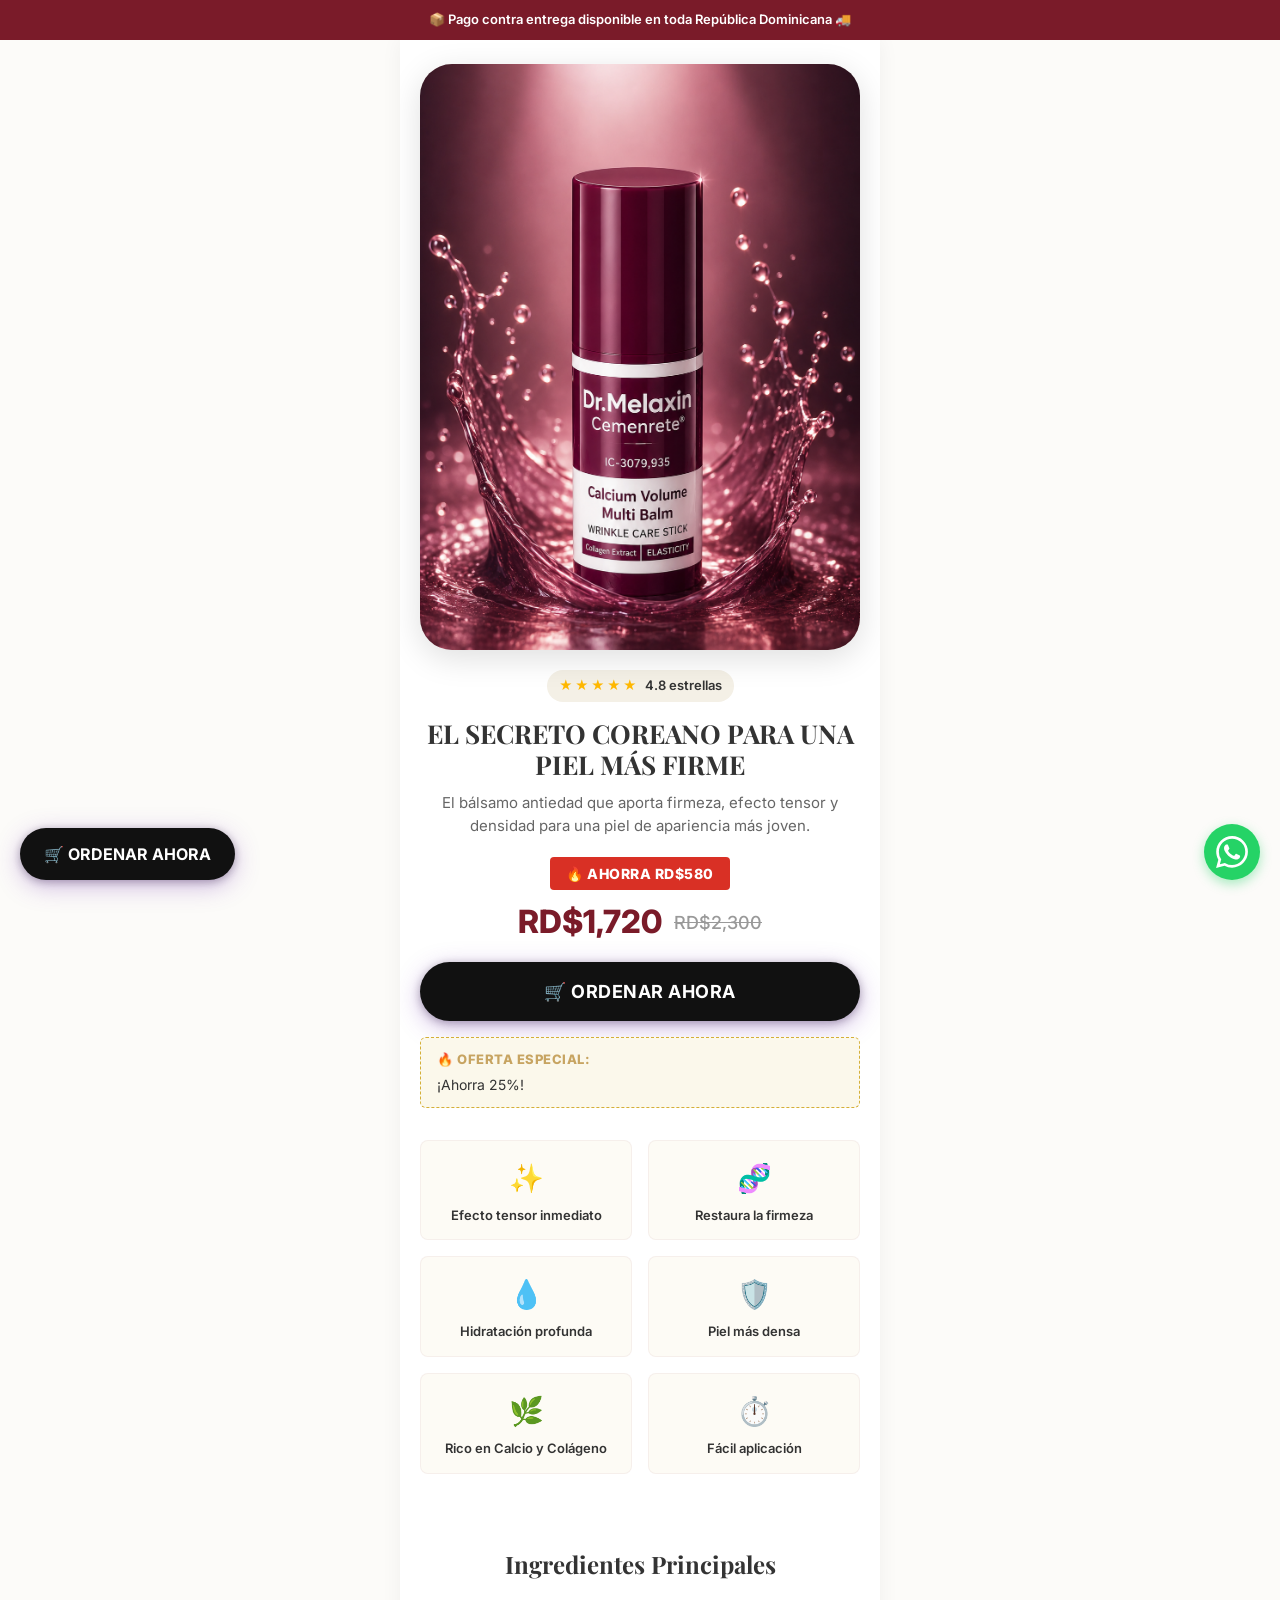
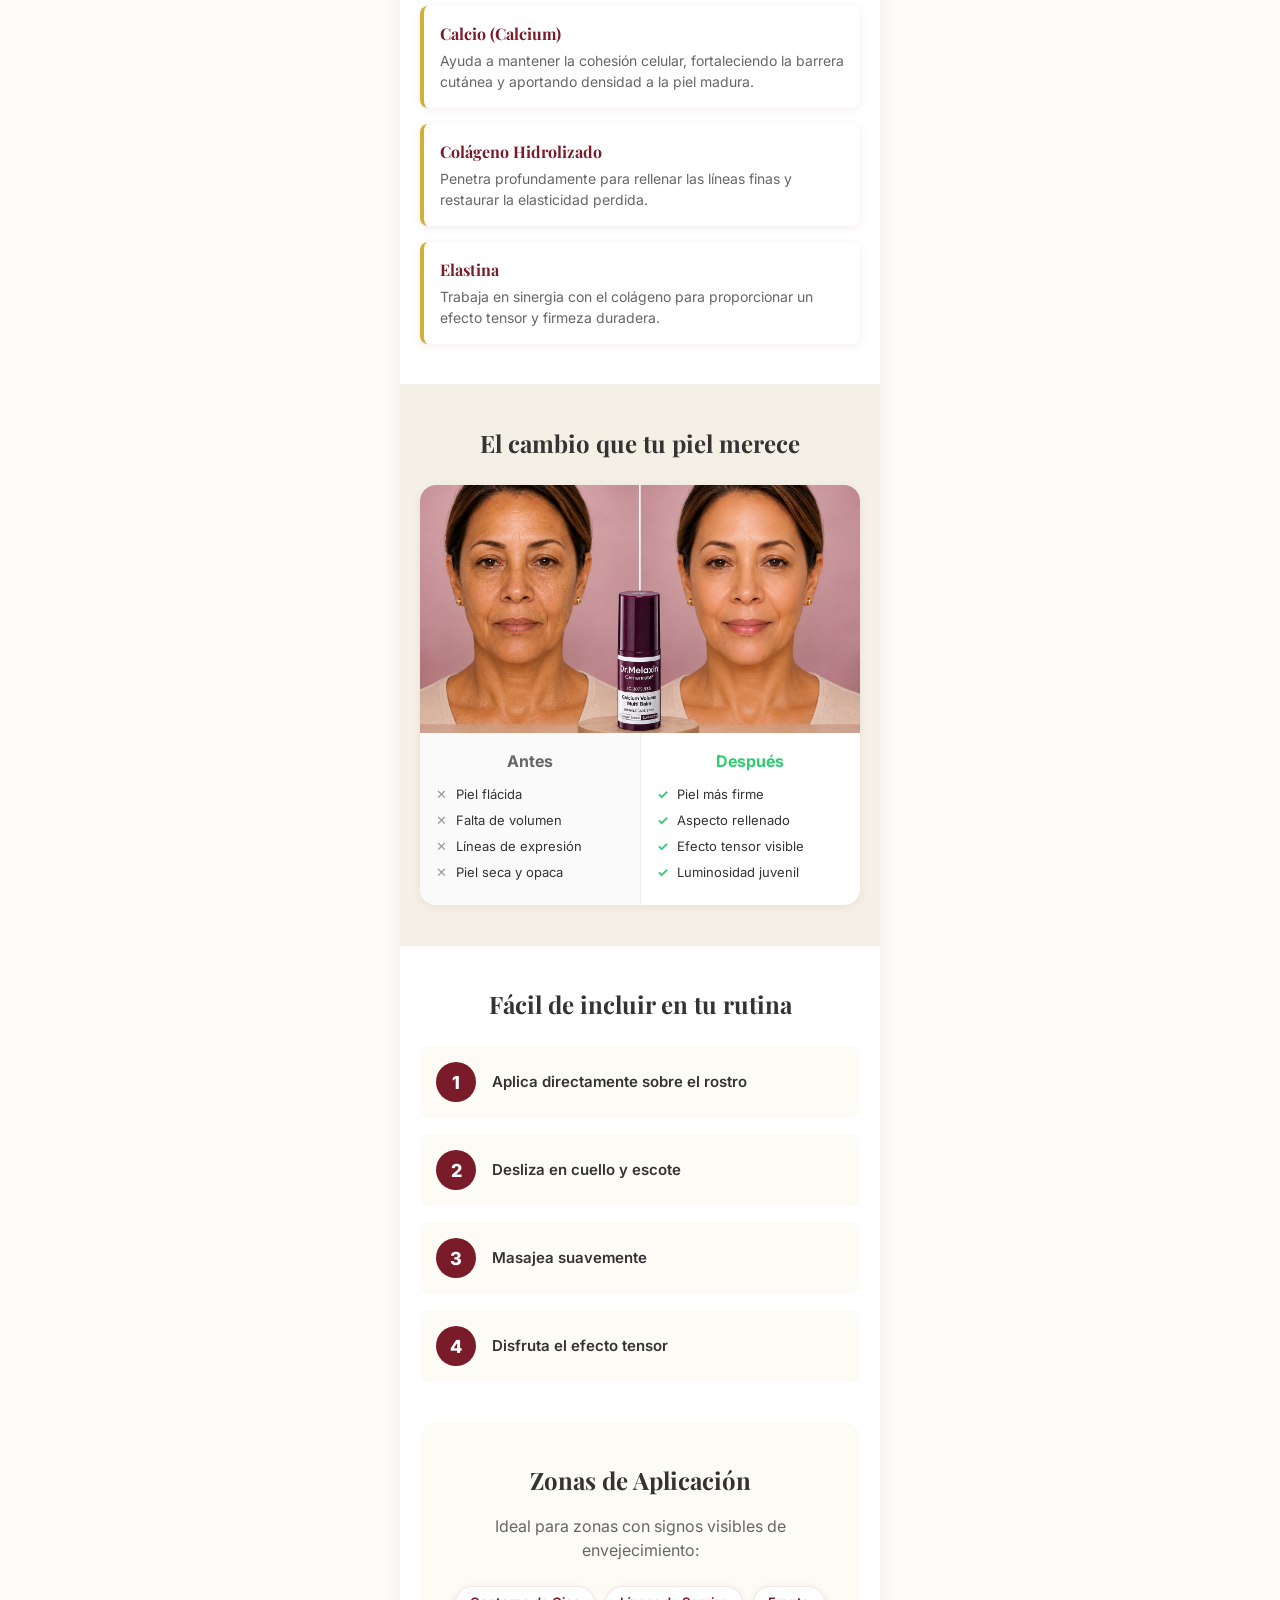
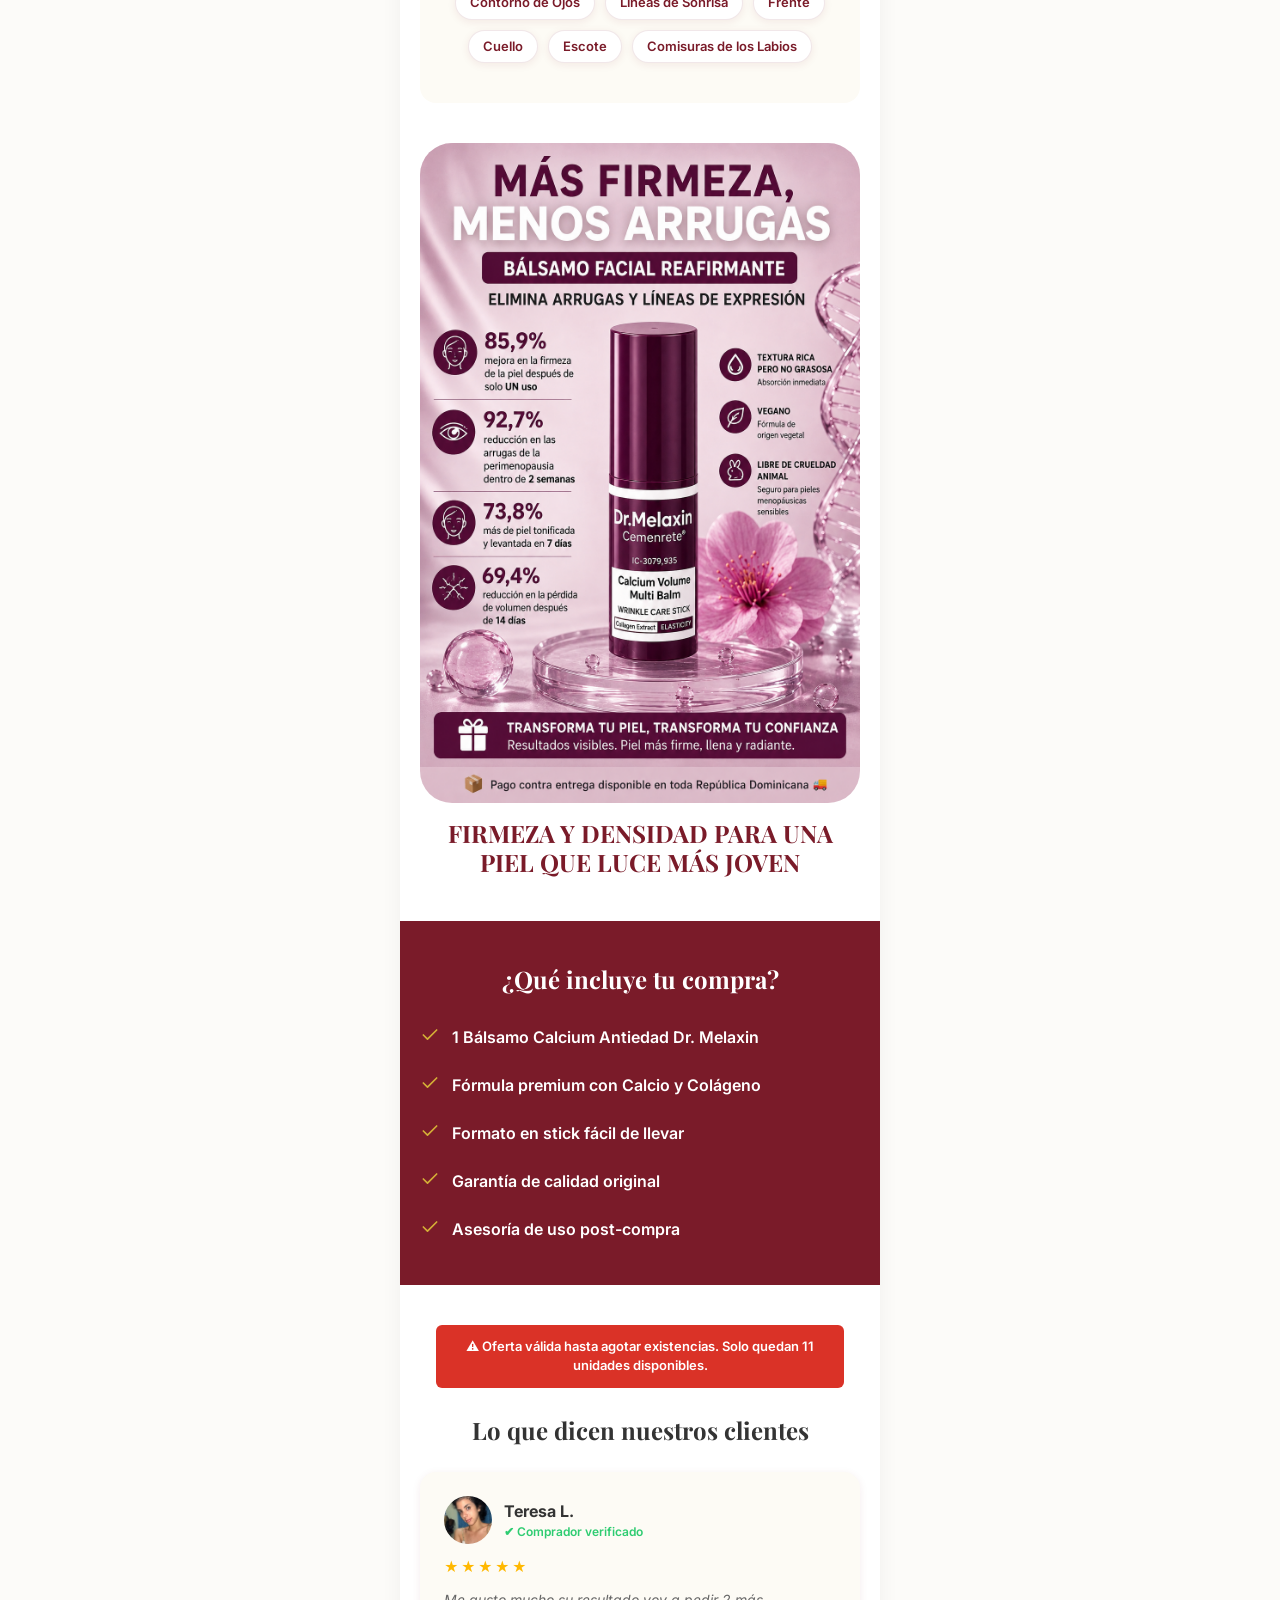
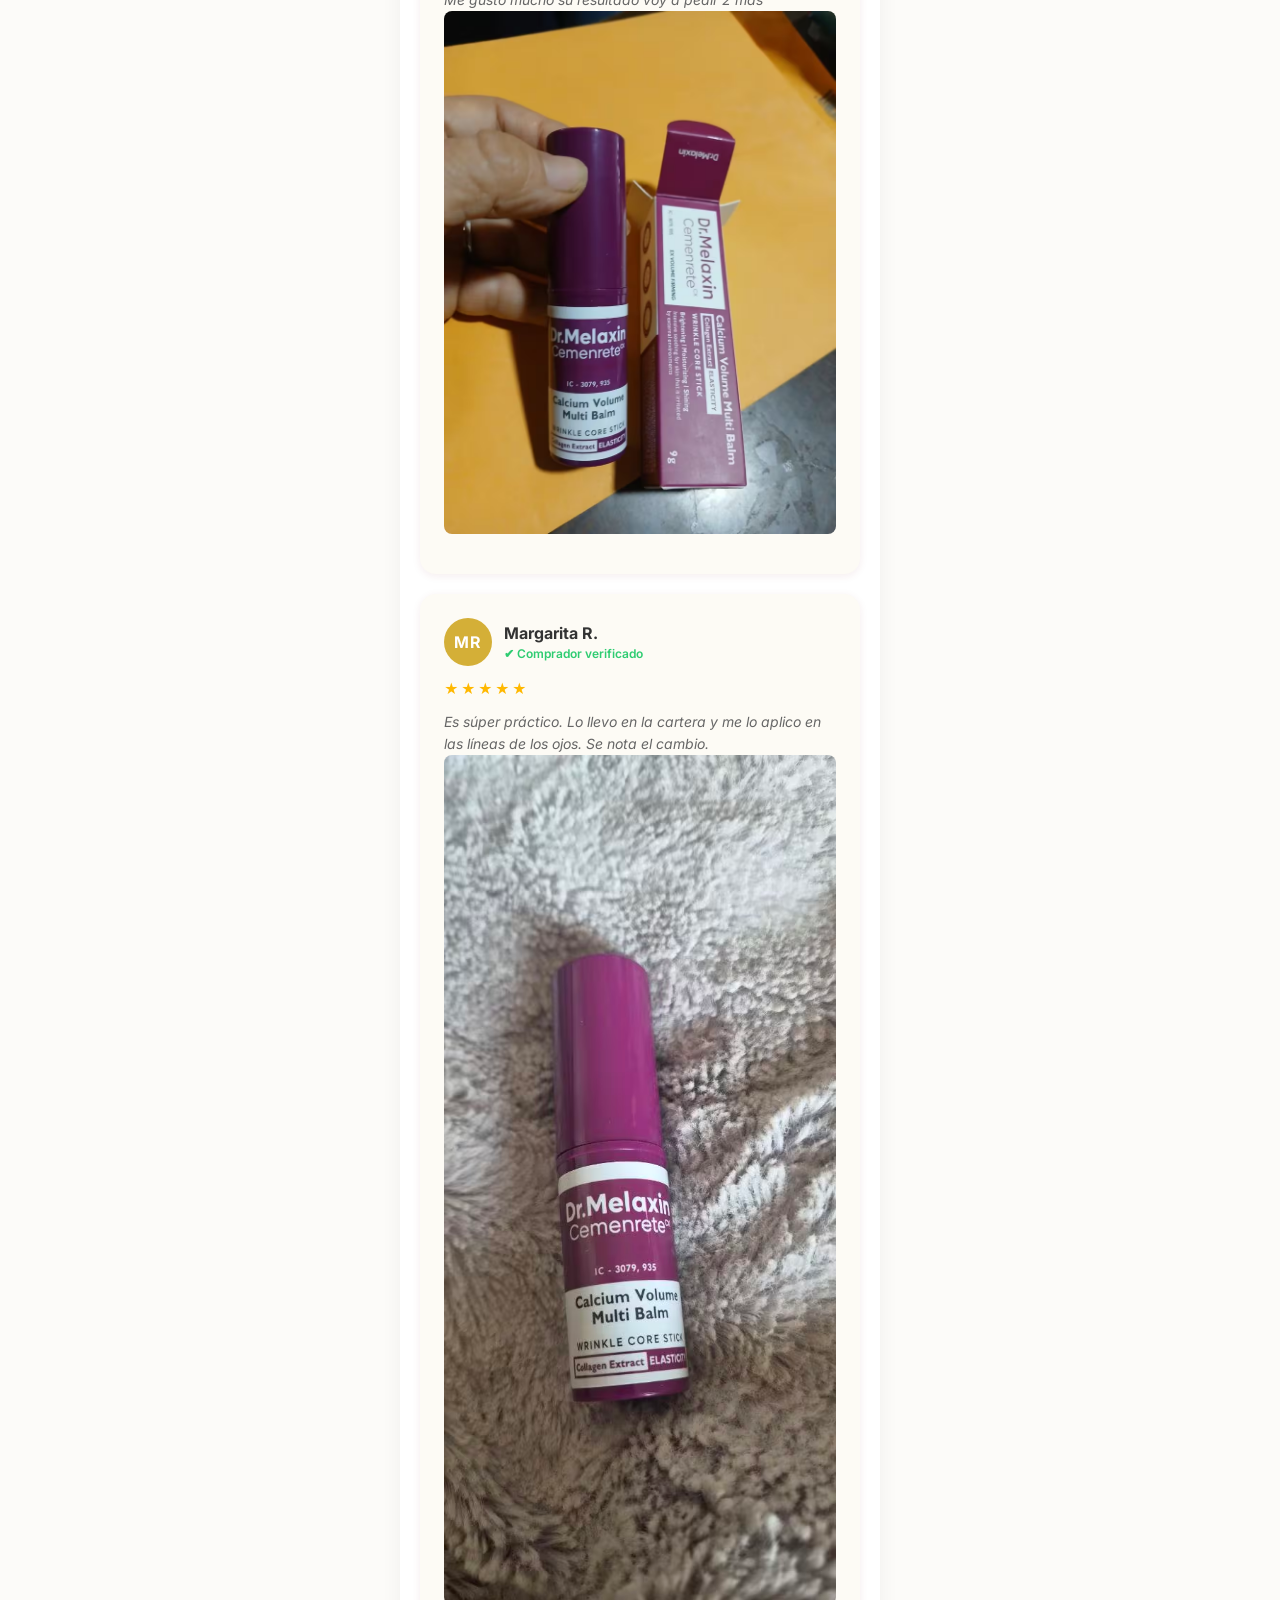
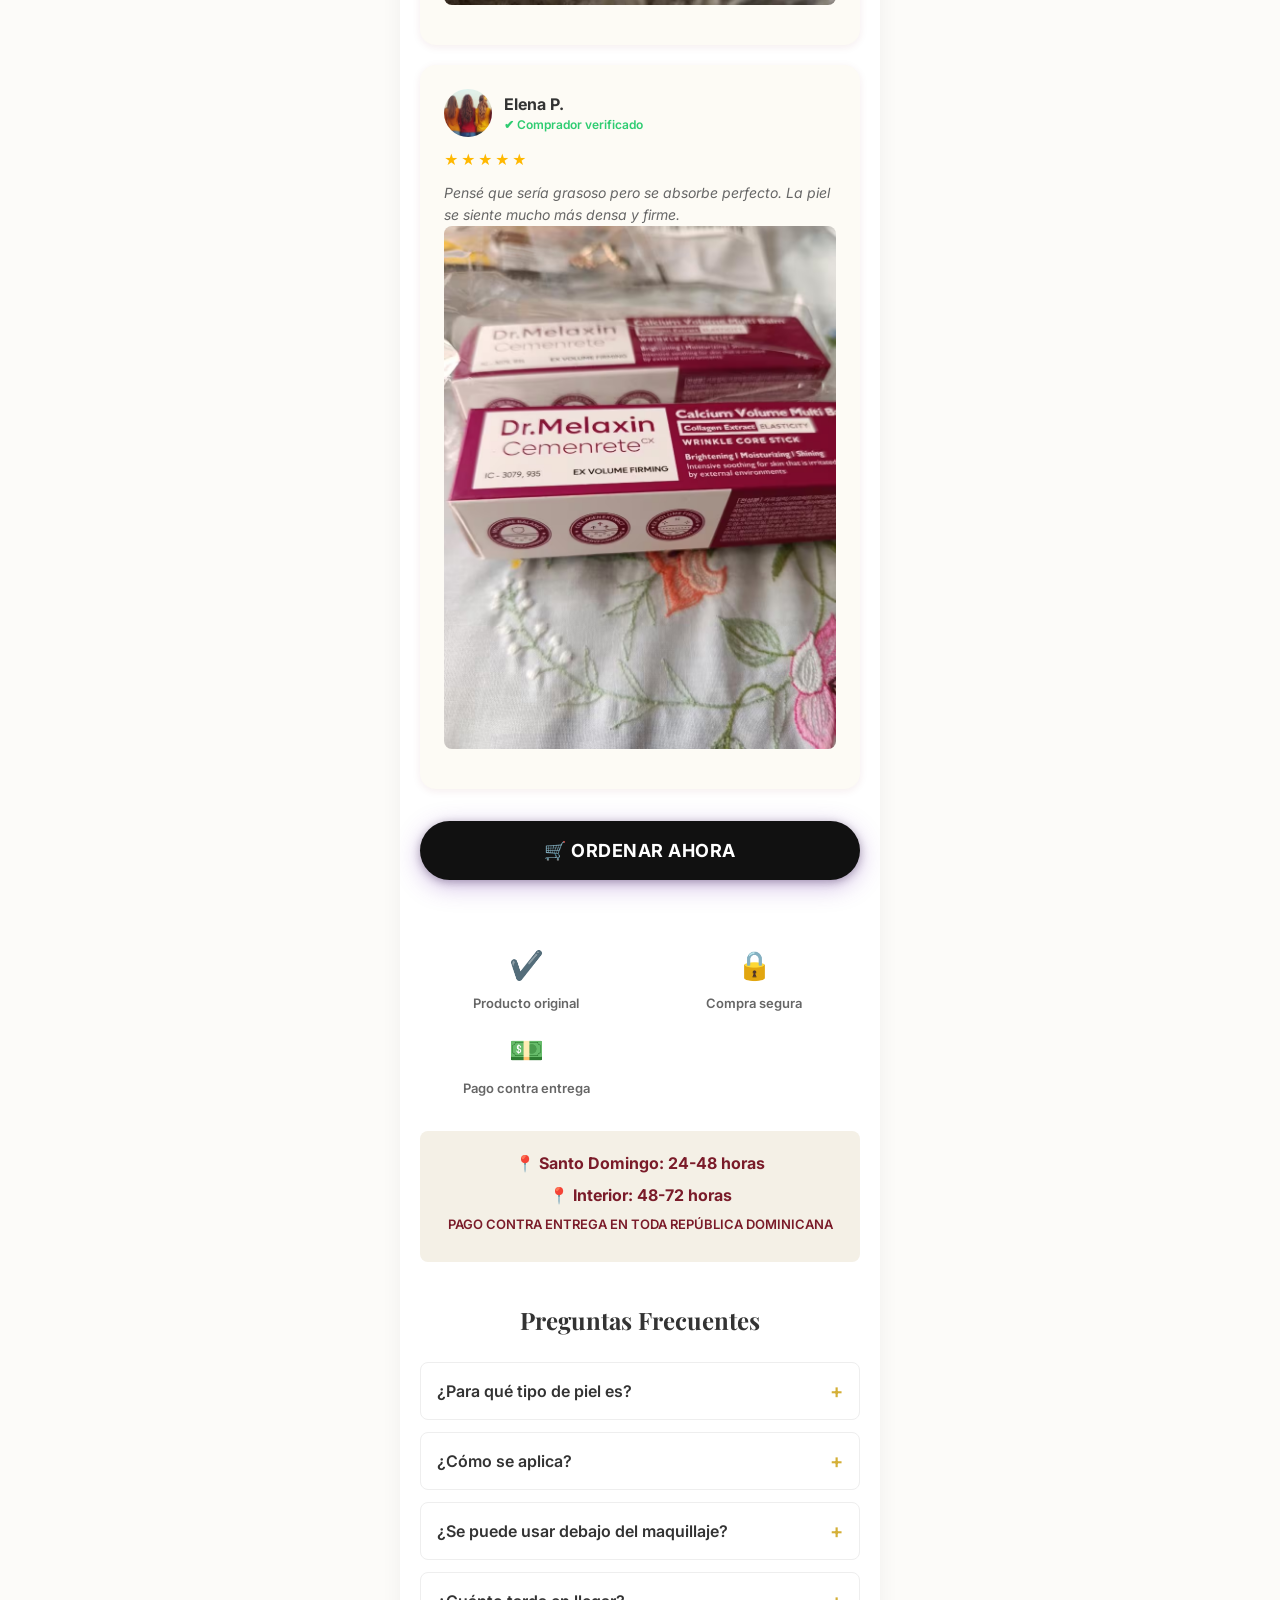
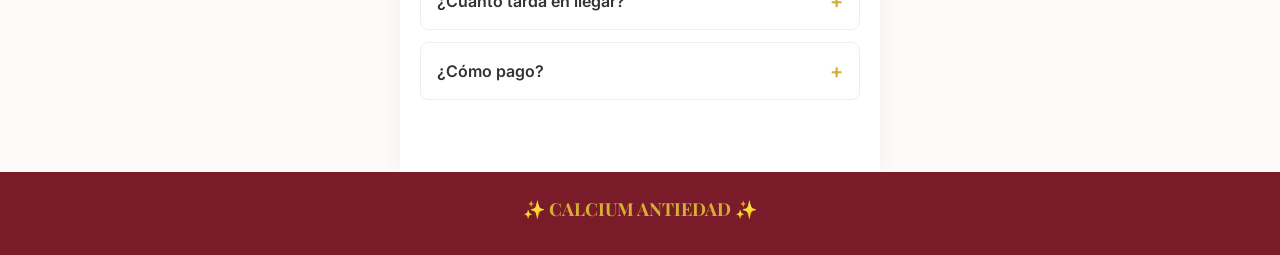
==== commit f3d38cf1: "Add files via upload" ====
--- a/index.html
+++ b/index.html
@@ -154,7 +154,7 @@
         <!-- 15. URGENCIA -->
         <div style="padding: 0 16px;">
             <div class="urgency-banner-new">
-                ⚠️ Oferta válida hasta agotar existencias. Solo quedan 17 unidades disponibles.
+                ⚠️ Oferta válida hasta agotar existencias. Solo quedan 11 unidades disponibles.
             </div>
         </div>
 
